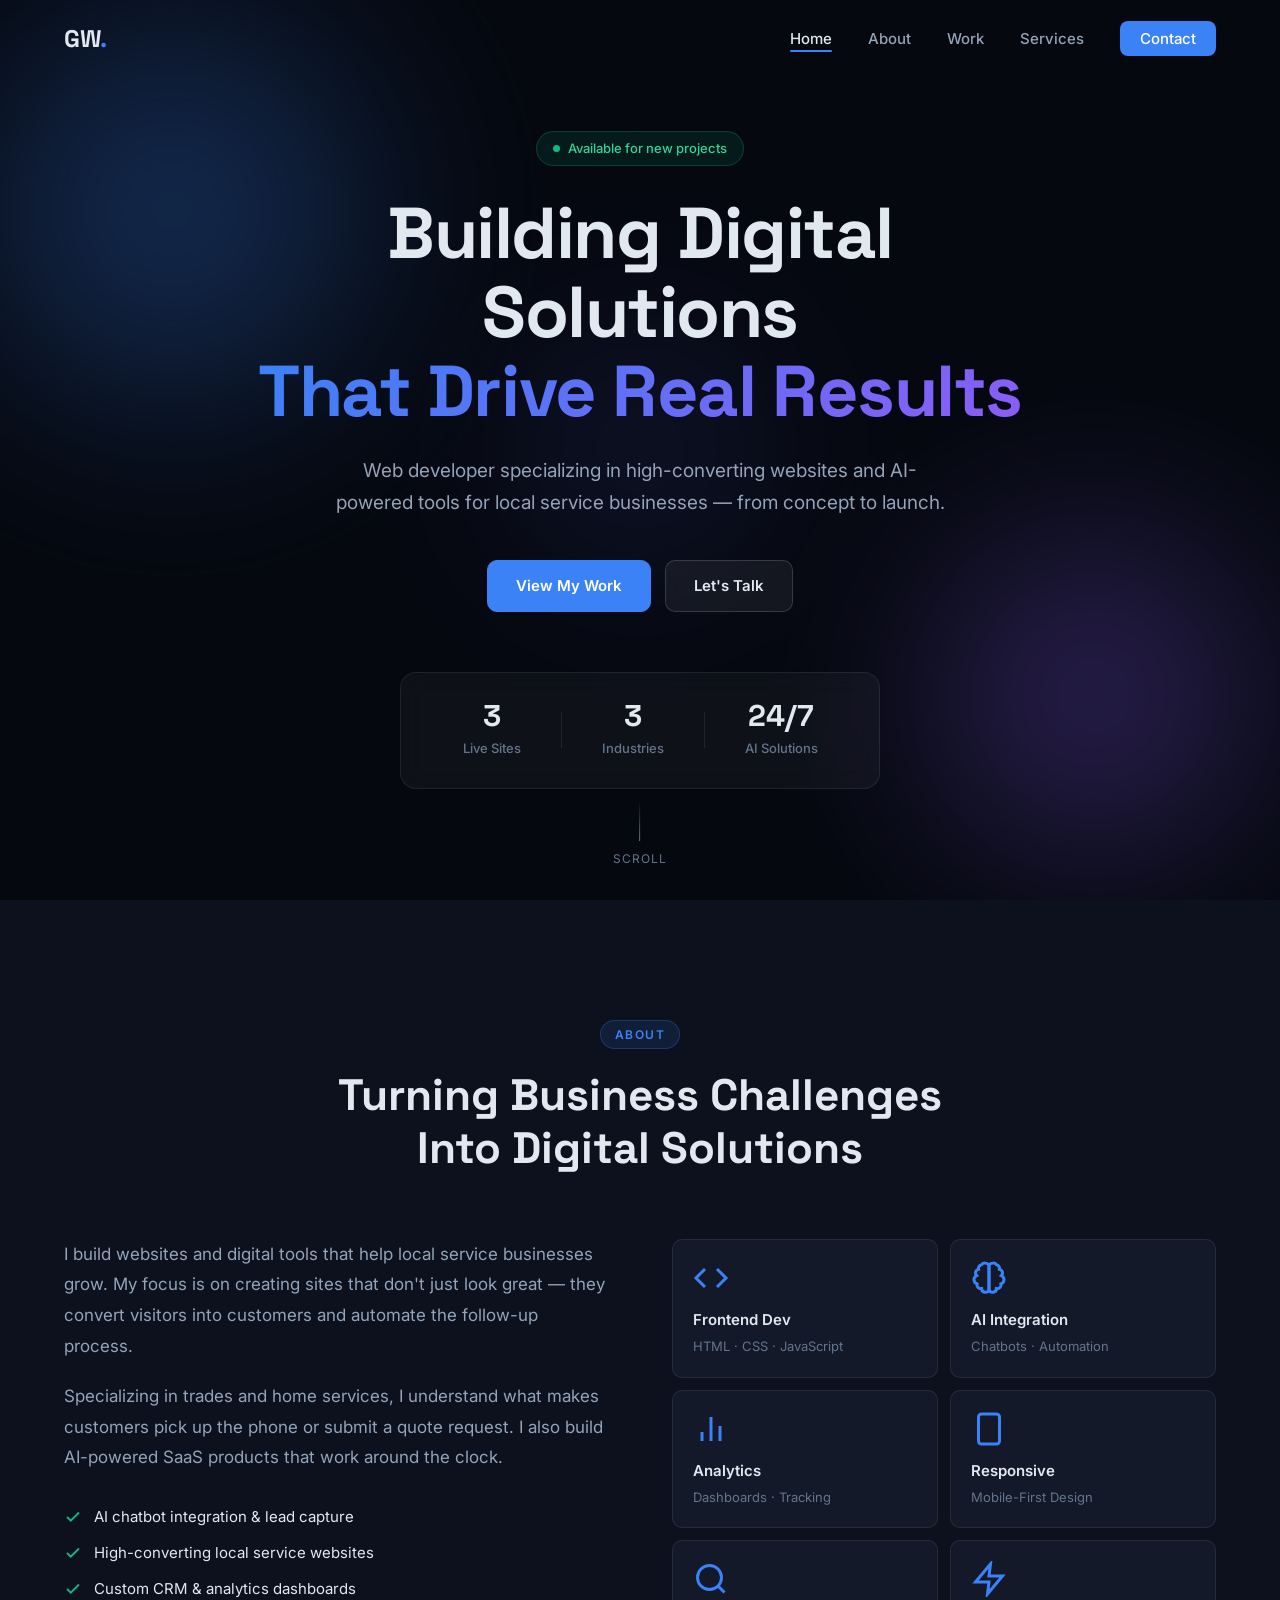
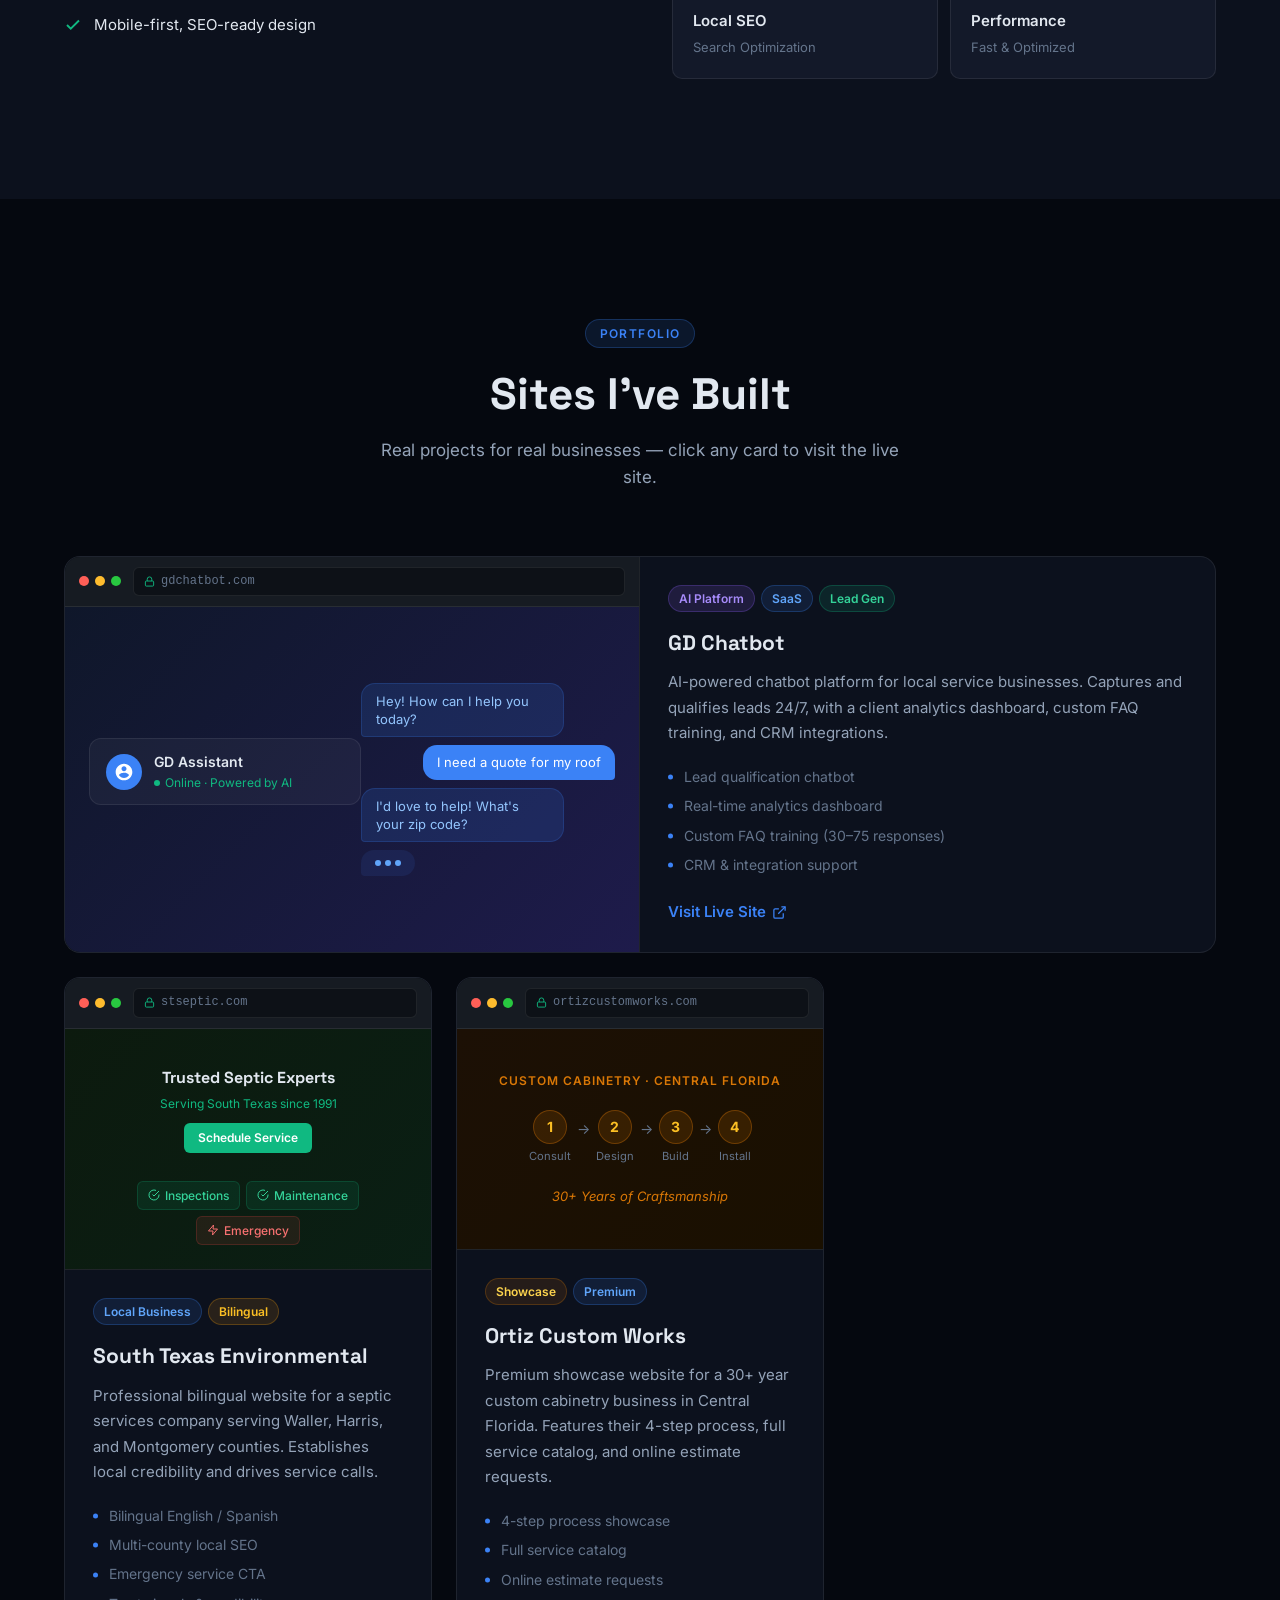
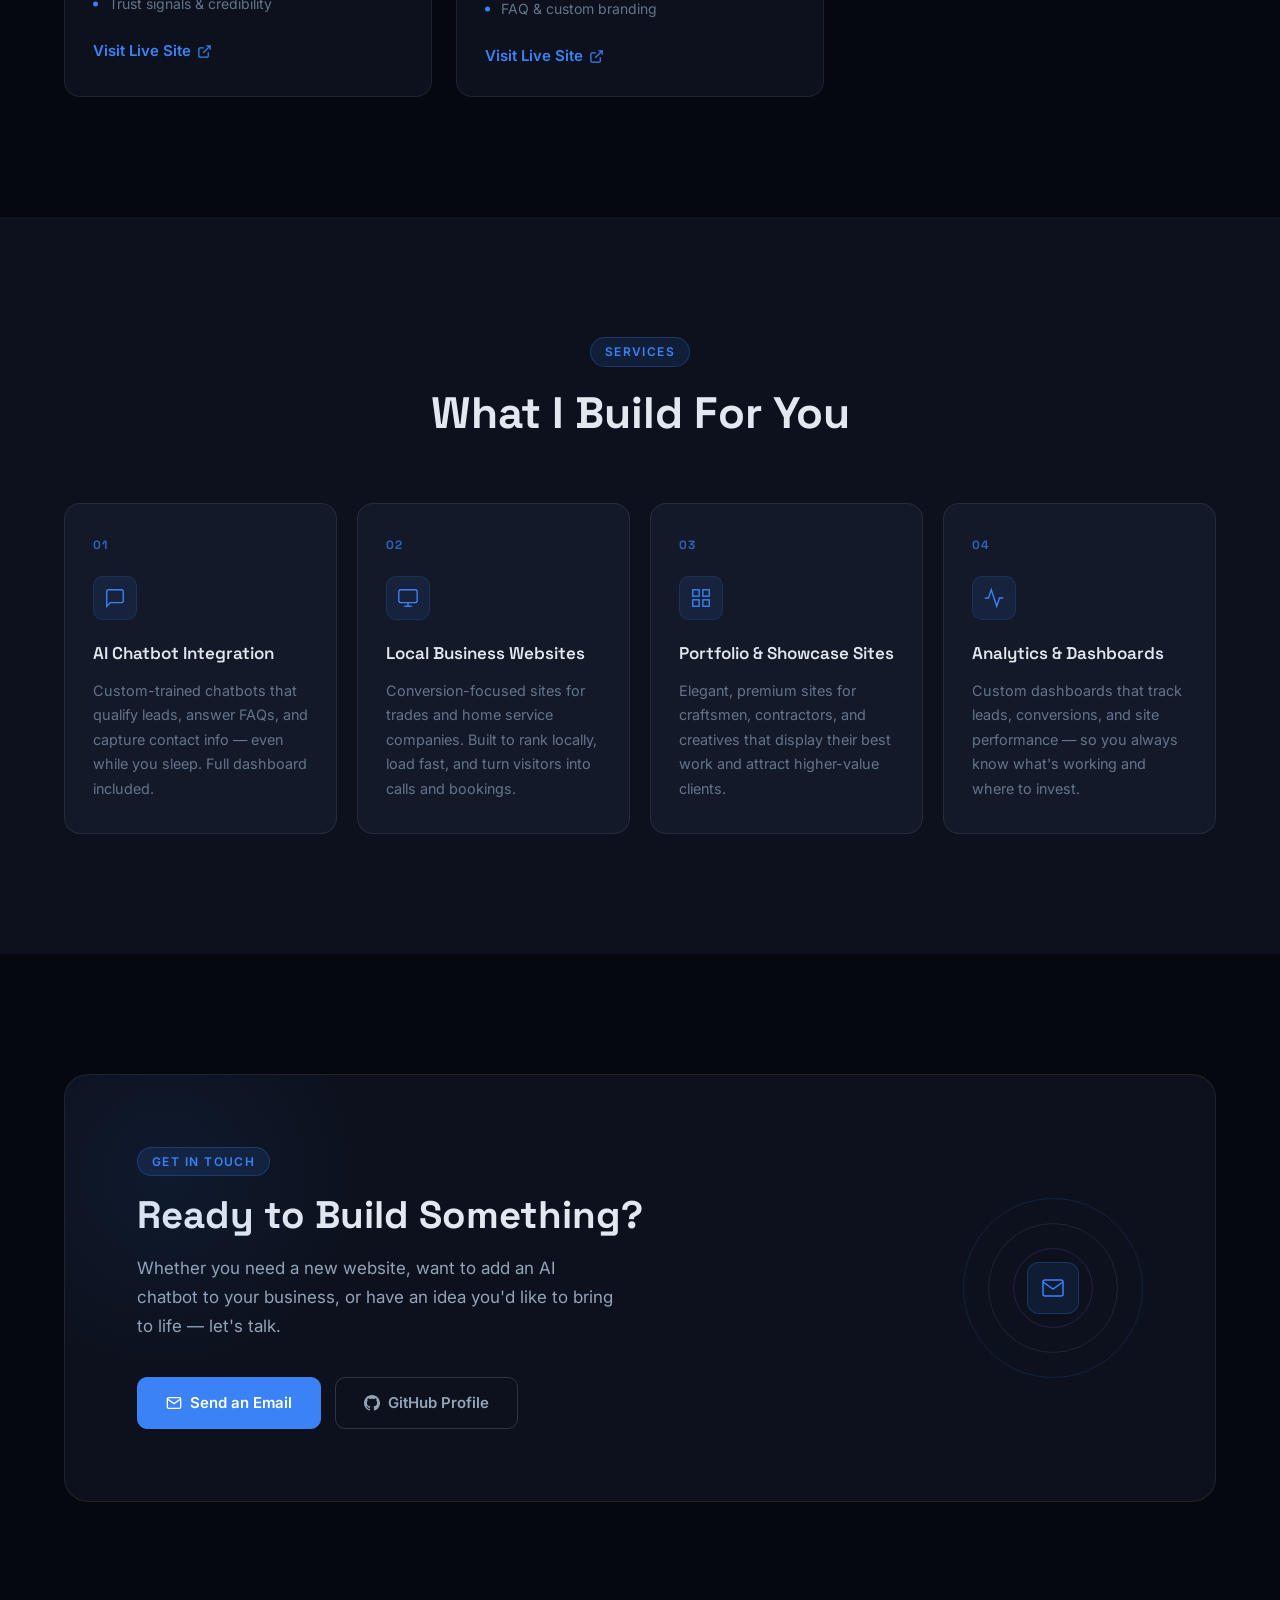
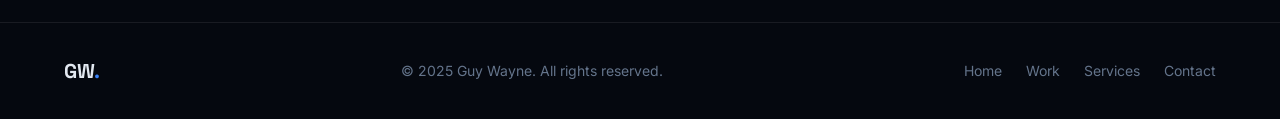
==== index.html @ 5f151a44 "Initial portfolio site Three-file static site (HTML/CSS/JS) showcasing gdchatbot.com, stseptic.com, " ====
<!DOCTYPE html>
<html lang="en">
<head>
    <meta charset="UTF-8">
    <meta name="viewport" content="width=device-width, initial-scale=1.0">
    <title>Guy Wayne | Web Developer & Digital Solutions</title>
    <meta name="description" content="Web developer specializing in high-converting websites and AI-powered tools for local service businesses.">
    <link rel="preconnect" href="https://fonts.googleapis.com">
    <link rel="preconnect" href="https://fonts.gstatic.com" crossorigin>
    <link href="https://fonts.googleapis.com/css2?family=Inter:wght@300;400;500;600;700;800&family=Space+Grotesk:wght@500;600;700&display=swap" rel="stylesheet">
    <link rel="stylesheet" href="style.css">
</head>
<body>

    <!-- Navigation -->
    <nav class="navbar" id="navbar">
        <div class="nav-container">
            <a href="#home" class="nav-logo">GW<span class="dot">.</span></a>
            <button class="hamburger" id="hamburger" aria-label="Toggle menu">
                <span></span><span></span><span></span>
            </button>
            <ul class="nav-links" id="nav-links">
                <li><a href="#home">Home</a></li>
                <li><a href="#about">About</a></li>
                <li><a href="#projects">Work</a></li>
                <li><a href="#services">Services</a></li>
                <li><a href="#contact" class="nav-cta">Contact</a></li>
            </ul>
        </div>
    </nav>

    <!-- Hero -->
    <section id="home" class="hero">
        <div class="hero-bg">
            <div class="gradient-orb orb-1"></div>
            <div class="gradient-orb orb-2"></div>
            <div class="gradient-orb orb-3"></div>
        </div>
        <div class="hero-content">
            <div class="hero-badge reveal">
                <span class="badge-dot"></span>
                Available for new projects
            </div>
            <h1 class="hero-title reveal">
                Building Digital Solutions<br>
                <span class="gradient-text">That Drive Real Results</span>
            </h1>
            <p class="hero-subtitle reveal">
                Web developer specializing in high-converting websites and AI-powered tools
                for local service businesses — from concept to launch.
            </p>
            <div class="hero-actions reveal">
                <a href="#projects" class="btn btn-primary">View My Work</a>
                <a href="#contact" class="btn btn-secondary">Let's Talk</a>
            </div>
            <div class="hero-stats reveal">
                <div class="stat">
                    <span class="stat-number" data-target="3">0</span>
                    <span class="stat-label">Live Sites</span>
                </div>
                <div class="stat-divider"></div>
                <div class="stat">
                    <span class="stat-number" data-target="3">0</span>
                    <span class="stat-label">Industries</span>
                </div>
                <div class="stat-divider"></div>
                <div class="stat">
                    <span class="stat-number">24/7</span>
                    <span class="stat-label">AI Solutions</span>
                </div>
            </div>
        </div>
        <div class="scroll-indicator">
            <div class="scroll-line"></div>
            <span>Scroll</span>
        </div>
    </section>

    <!-- About -->
    <section id="about" class="about">
        <div class="container">
            <div class="section-header reveal">
                <span class="section-tag">About</span>
                <h2>Turning Business Challenges<br>Into Digital Solutions</h2>
            </div>
            <div class="about-grid">
                <div class="about-text reveal">
                    <p>I build websites and digital tools that help local service businesses grow. My focus is on creating sites that don't just look great — they convert visitors into customers and automate the follow-up process.</p>
                    <p>Specializing in trades and home services, I understand what makes customers pick up the phone or submit a quote request. I also build AI-powered SaaS products that work around the clock.</p>
                    <div class="about-highlights">
                        <div class="highlight">
                            <svg viewBox="0 0 24 24" fill="none" stroke="currentColor" stroke-width="2.5"><polyline points="20 6 9 17 4 12"/></svg>
                            AI chatbot integration &amp; lead capture
                        </div>
                        <div class="highlight">
                            <svg viewBox="0 0 24 24" fill="none" stroke="currentColor" stroke-width="2.5"><polyline points="20 6 9 17 4 12"/></svg>
                            High-converting local service websites
                        </div>
                        <div class="highlight">
                            <svg viewBox="0 0 24 24" fill="none" stroke="currentColor" stroke-width="2.5"><polyline points="20 6 9 17 4 12"/></svg>
                            Custom CRM &amp; analytics dashboards
                        </div>
                        <div class="highlight">
                            <svg viewBox="0 0 24 24" fill="none" stroke="currentColor" stroke-width="2.5"><polyline points="20 6 9 17 4 12"/></svg>
                            Mobile-first, SEO-ready design
                        </div>
                    </div>
                </div>
                <div class="skills-grid reveal">
                    <div class="skill-card">
                        <div class="skill-icon">
                            <svg viewBox="0 0 24 24" fill="none" stroke="currentColor" stroke-width="2"><polyline points="16 18 22 12 16 6"/><polyline points="8 6 2 12 8 18"/></svg>
                        </div>
                        <h4>Frontend Dev</h4>
                        <p>HTML · CSS · JavaScript</p>
                    </div>
                    <div class="skill-card">
                        <div class="skill-icon">
                            <svg viewBox="0 0 24 24" fill="none" stroke="currentColor" stroke-width="2"><path d="M9.5 2A2.5 2.5 0 0 1 12 4.5v15a2.5 2.5 0 0 1-4.96-.46 2.5 2.5 0 0 1-2.96-3.08 3 3 0 0 1-.34-5.58 2.5 2.5 0 0 1 1.32-4.24 2.5 2.5 0 0 1 1.98-3A2.5 2.5 0 0 1 9.5 2Z"/><path d="M14.5 2A2.5 2.5 0 0 0 12 4.5v15a2.5 2.5 0 0 0 4.96-.46 2.5 2.5 0 0 0 2.96-3.08 3 3 0 0 0 .34-5.58 2.5 2.5 0 0 0-1.32-4.24 2.5 2.5 0 0 0-1.98-3A2.5 2.5 0 0 0 14.5 2Z"/></svg>
                        </div>
                        <h4>AI Integration</h4>
                        <p>Chatbots · Automation</p>
                    </div>
                    <div class="skill-card">
                        <div class="skill-icon">
                            <svg viewBox="0 0 24 24" fill="none" stroke="currentColor" stroke-width="2"><line x1="18" y1="20" x2="18" y2="10"/><line x1="12" y1="20" x2="12" y2="4"/><line x1="6" y1="20" x2="6" y2="14"/></svg>
                        </div>
                        <h4>Analytics</h4>
                        <p>Dashboards · Tracking</p>
                    </div>
                    <div class="skill-card">
                        <div class="skill-icon">
                            <svg viewBox="0 0 24 24" fill="none" stroke="currentColor" stroke-width="2"><rect x="5" y="2" width="14" height="20" rx="2"/><line x1="12" y1="18" x2="12.01" y2="18"/></svg>
                        </div>
                        <h4>Responsive</h4>
                        <p>Mobile-First Design</p>
                    </div>
                    <div class="skill-card">
                        <div class="skill-icon">
                            <svg viewBox="0 0 24 24" fill="none" stroke="currentColor" stroke-width="2"><circle cx="11" cy="11" r="8"/><line x1="21" y1="21" x2="16.65" y2="16.65"/></svg>
                        </div>
                        <h4>Local SEO</h4>
                        <p>Search Optimization</p>
                    </div>
                    <div class="skill-card">
                        <div class="skill-icon">
                            <svg viewBox="0 0 24 24" fill="none" stroke="currentColor" stroke-width="2"><polygon points="13 2 3 14 12 14 11 22 21 10 12 10 13 2"/></svg>
                        </div>
                        <h4>Performance</h4>
                        <p>Fast &amp; Optimized</p>
                    </div>
                </div>
            </div>
        </div>
    </section>

    <!-- Projects -->
    <section id="projects" class="projects">
        <div class="container">
            <div class="section-header reveal">
                <span class="section-tag">Portfolio</span>
                <h2>Sites I've Built</h2>
                <p class="section-sub">Real projects for real businesses — click any card to visit the live site.</p>
            </div>

            <div class="projects-grid">

                <!-- Project 1: GD Chatbot (featured) -->
                <article class="project-card featured reveal">
                    <div class="project-browser">
                        <div class="browser-bar">
                            <div class="browser-dots"><span></span><span></span><span></span></div>
                            <div class="browser-url">
                                <svg viewBox="0 0 24 24" fill="none" stroke="currentColor" stroke-width="2" class="lock-icon"><rect x="3" y="11" width="18" height="11" rx="2" ry="2"/><path d="M7 11V7a5 5 0 0 1 10 0v4"/></svg>
                                gdchatbot.com
                            </div>
                        </div>
                        <div class="project-preview preview-chat">
                            <div class="chat-header">
                                <div class="chat-avatar">
                                    <svg viewBox="0 0 24 24" fill="currentColor"><path d="M12 2C6.48 2 2 6.48 2 12s4.48 10 10 10 10-4.48 10-10S17.52 2 12 2zm0 3c1.66 0 3 1.34 3 3s-1.34 3-3 3-3-1.34-3-3 1.34-3 3-3zm0 14.2c-2.5 0-4.71-1.28-6-3.22.03-1.99 4-3.08 6-3.08 1.99 0 5.97 1.09 6 3.08-1.29 1.94-3.5 3.22-6 3.22z"/></svg>
                                </div>
                                <div>
                                    <div class="chat-name">GD Assistant</div>
                                    <div class="chat-status"><span class="online-dot"></span>Online · Powered by AI</div>
                                </div>
                            </div>
                            <div class="chat-messages">
                                <div class="chat-bubble bot">Hey! How can I help you today?</div>
                                <div class="chat-bubble user">I need a quote for my roof</div>
                                <div class="chat-bubble bot">I'd love to help! What's your zip code?</div>
                                <div class="chat-typing">
                                    <span></span><span></span><span></span>
                                </div>
                            </div>
                        </div>
                    </div>
                    <div class="project-info">
                        <div class="project-tags">
                            <span class="tag tag-purple">AI Platform</span>
                            <span class="tag tag-blue">SaaS</span>
                            <span class="tag tag-green">Lead Gen</span>
                        </div>
                        <h3>GD Chatbot</h3>
                        <p>AI-powered chatbot platform for local service businesses. Captures and qualifies leads 24/7, with a client analytics dashboard, custom FAQ training, and CRM integrations.</p>
                        <ul class="feature-list">
                            <li>Lead qualification chatbot</li>
                            <li>Real-time analytics dashboard</li>
                            <li>Custom FAQ training (30–75 responses)</li>
                            <li>CRM &amp; integration support</li>
                        </ul>
                        <a href="https://gdchatbot.com" target="_blank" rel="noopener noreferrer" class="project-link">
                            Visit Live Site
                            <svg viewBox="0 0 24 24" fill="none" stroke="currentColor" stroke-width="2"><path d="M18 13v6a2 2 0 0 1-2 2H5a2 2 0 0 1-2-2V8a2 2 0 0 1 2-2h6"/><polyline points="15 3 21 3 21 9"/><line x1="10" y1="14" x2="21" y2="3"/></svg>
                        </a>
                    </div>
                </article>

                <!-- Project 2: ST Septic -->
                <article class="project-card reveal">
                    <div class="project-browser">
                        <div class="browser-bar">
                            <div class="browser-dots"><span></span><span></span><span></span></div>
                            <div class="browser-url">
                                <svg viewBox="0 0 24 24" fill="none" stroke="currentColor" stroke-width="2" class="lock-icon"><rect x="3" y="11" width="18" height="11" rx="2" ry="2"/><path d="M7 11V7a5 5 0 0 1 10 0v4"/></svg>
                                stseptic.com
                            </div>
                        </div>
                        <div class="project-preview preview-septic">
                            <div class="septic-hero">
                                <div class="septic-headline">Trusted Septic Experts</div>
                                <div class="septic-sub">Serving South Texas since 1991</div>
                                <div class="septic-cta">Schedule Service</div>
                            </div>
                            <div class="septic-services">
                                <div class="septic-badge">
                                    <svg viewBox="0 0 24 24" fill="none" stroke="currentColor" stroke-width="2"><path d="M22 11.08V12a10 10 0 1 1-5.93-9.14"/><polyline points="22 4 12 14.01 9 11.01"/></svg>
                                    Inspections
                                </div>
                                <div class="septic-badge">
                                    <svg viewBox="0 0 24 24" fill="none" stroke="currentColor" stroke-width="2"><path d="M22 11.08V12a10 10 0 1 1-5.93-9.14"/><polyline points="22 4 12 14.01 9 11.01"/></svg>
                                    Maintenance
                                </div>
                                <div class="septic-badge urgent">
                                    <svg viewBox="0 0 24 24" fill="none" stroke="currentColor" stroke-width="2"><polygon points="13 2 3 14 12 14 11 22 21 10 12 10 13 2"/></svg>
                                    Emergency
                                </div>
                            </div>
                        </div>
                    </div>
                    <div class="project-info">
                        <div class="project-tags">
                            <span class="tag tag-blue">Local Business</span>
                            <span class="tag tag-orange">Bilingual</span>
                        </div>
                        <h3>South Texas Environmental</h3>
                        <p>Professional bilingual website for a septic services company serving Waller, Harris, and Montgomery counties. Establishes local credibility and drives service calls.</p>
                        <ul class="feature-list">
                            <li>Bilingual English / Spanish</li>
                            <li>Multi-county local SEO</li>
                            <li>Emergency service CTA</li>
                            <li>Trust signals &amp; credibility</li>
                        </ul>
                        <a href="https://stseptic.com" target="_blank" rel="noopener noreferrer" class="project-link">
                            Visit Live Site
                            <svg viewBox="0 0 24 24" fill="none" stroke="currentColor" stroke-width="2"><path d="M18 13v6a2 2 0 0 1-2 2H5a2 2 0 0 1-2-2V8a2 2 0 0 1 2-2h6"/><polyline points="15 3 21 3 21 9"/><line x1="10" y1="14" x2="21" y2="3"/></svg>
                        </a>
                    </div>
                </article>

                <!-- Project 3: Ortiz Custom Works -->
                <article class="project-card reveal">
                    <div class="project-browser">
                        <div class="browser-bar">
                            <div class="browser-dots"><span></span><span></span><span></span></div>
                            <div class="browser-url">
                                <svg viewBox="0 0 24 24" fill="none" stroke="currentColor" stroke-width="2" class="lock-icon"><rect x="3" y="11" width="18" height="11" rx="2" ry="2"/><path d="M7 11V7a5 5 0 0 1 10 0v4"/></svg>
                                ortizcustomworks.com
                            </div>
                        </div>
                        <div class="project-preview preview-ortiz">
                            <div class="ortiz-label">Custom Cabinetry · Central Florida</div>
                            <div class="process-steps">
                                <div class="process-step">
                                    <div class="step-num">1</div>
                                    <div class="step-name">Consult</div>
                                </div>
                                <div class="step-arrow">→</div>
                                <div class="process-step">
                                    <div class="step-num">2</div>
                                    <div class="step-name">Design</div>
                                </div>
                                <div class="step-arrow">→</div>
                                <div class="process-step">
                                    <div class="step-num">3</div>
                                    <div class="step-name">Build</div>
                                </div>
                                <div class="step-arrow">→</div>
                                <div class="process-step">
                                    <div class="step-num">4</div>
                                    <div class="step-name">Install</div>
                                </div>
                            </div>
                            <div class="ortiz-tagline">30+ Years of Craftsmanship</div>
                        </div>
                    </div>
                    <div class="project-info">
                        <div class="project-tags">
                            <span class="tag tag-amber">Showcase</span>
                            <span class="tag tag-blue">Premium</span>
                        </div>
                        <h3>Ortiz Custom Works</h3>
                        <p>Premium showcase website for a 30+ year custom cabinetry business in Central Florida. Features their 4-step process, full service catalog, and online estimate requests.</p>
                        <ul class="feature-list">
                            <li>4-step process showcase</li>
                            <li>Full service catalog</li>
                            <li>Online estimate requests</li>
                            <li>FAQ &amp; custom branding</li>
                        </ul>
                        <a href="https://ortizcustomworks.com" target="_blank" rel="noopener noreferrer" class="project-link">
                            Visit Live Site
                            <svg viewBox="0 0 24 24" fill="none" stroke="currentColor" stroke-width="2"><path d="M18 13v6a2 2 0 0 1-2 2H5a2 2 0 0 1-2-2V8a2 2 0 0 1 2-2h6"/><polyline points="15 3 21 3 21 9"/><line x1="10" y1="14" x2="21" y2="3"/></svg>
                        </a>
                    </div>
                </article>

            </div>
        </div>
    </section>

    <!-- Services -->
    <section id="services" class="services">
        <div class="container">
            <div class="section-header reveal">
                <span class="section-tag">Services</span>
                <h2>What I Build For You</h2>
            </div>
            <div class="services-grid">
                <div class="service-card reveal">
                    <div class="service-number">01</div>
                    <div class="service-icon">
                        <svg viewBox="0 0 24 24" fill="none" stroke="currentColor" stroke-width="1.5"><path d="M21 15a2 2 0 0 1-2 2H7l-4 4V5a2 2 0 0 1 2-2h14a2 2 0 0 1 2 2z"/></svg>
                    </div>
                    <h3>AI Chatbot Integration</h3>
                    <p>Custom-trained chatbots that qualify leads, answer FAQs, and capture contact info — even while you sleep. Full dashboard included.</p>
                </div>
                <div class="service-card reveal">
                    <div class="service-number">02</div>
                    <div class="service-icon">
                        <svg viewBox="0 0 24 24" fill="none" stroke="currentColor" stroke-width="1.5"><rect x="2" y="3" width="20" height="14" rx="2"/><line x1="8" y1="21" x2="16" y2="21"/><line x1="12" y1="17" x2="12" y2="21"/></svg>
                    </div>
                    <h3>Local Business Websites</h3>
                    <p>Conversion-focused sites for trades and home service companies. Built to rank locally, load fast, and turn visitors into calls and bookings.</p>
                </div>
                <div class="service-card reveal">
                    <div class="service-number">03</div>
                    <div class="service-icon">
                        <svg viewBox="0 0 24 24" fill="none" stroke="currentColor" stroke-width="1.5"><rect x="3" y="3" width="7" height="7"/><rect x="14" y="3" width="7" height="7"/><rect x="14" y="14" width="7" height="7"/><rect x="3" y="14" width="7" height="7"/></svg>
                    </div>
                    <h3>Portfolio &amp; Showcase Sites</h3>
                    <p>Elegant, premium sites for craftsmen, contractors, and creatives that display their best work and attract higher-value clients.</p>
                </div>
                <div class="service-card reveal">
                    <div class="service-number">04</div>
                    <div class="service-icon">
                        <svg viewBox="0 0 24 24" fill="none" stroke="currentColor" stroke-width="1.5"><polyline points="22 12 18 12 15 21 9 3 6 12 2 12"/></svg>
                    </div>
                    <h3>Analytics &amp; Dashboards</h3>
                    <p>Custom dashboards that track leads, conversions, and site performance — so you always know what's working and where to invest.</p>
                </div>
            </div>
        </div>
    </section>

    <!-- Contact -->
    <section id="contact" class="contact">
        <div class="container">
            <div class="contact-card reveal">
                <div class="contact-text">
                    <span class="section-tag">Get In Touch</span>
                    <h2>Ready to Build Something?</h2>
                    <p>Whether you need a new website, want to add an AI chatbot to your business, or have an idea you'd like to bring to life — let's talk.</p>
                    <div class="contact-actions">
                        <a href="mailto:guywayne.domino7@gmail.com" class="btn btn-primary">
                            <svg viewBox="0 0 24 24" fill="none" stroke="currentColor" stroke-width="2"><path d="M4 4h16c1.1 0 2 .9 2 2v12c0 1.1-.9 2-2 2H4c-1.1 0-2-.9-2-2V6c0-1.1.9-2 2-2z"/><polyline points="22,6 12,13 2,6"/></svg>
                            Send an Email
                        </a>
                        <a href="https://github.com/guywayne" target="_blank" rel="noopener noreferrer" class="btn btn-ghost">
                            <svg viewBox="0 0 24 24" fill="currentColor"><path d="M12 0c-6.626 0-12 5.373-12 12 0 5.302 3.438 9.8 8.207 11.387.599.111.793-.261.793-.577v-2.234c-3.338.726-4.033-1.416-4.033-1.416-.546-1.387-1.333-1.756-1.333-1.756-1.089-.745.083-.729.083-.729 1.205.084 1.839 1.237 1.839 1.237 1.07 1.834 2.807 1.304 3.492.997.107-.775.418-1.305.762-1.604-2.665-.305-5.467-1.334-5.467-5.931 0-1.311.469-2.381 1.236-3.221-.124-.303-.535-1.524.117-3.176 0 0 1.008-.322 3.301 1.23.957-.266 1.983-.399 3.003-.404 1.02.005 2.047.138 3.006.404 2.291-1.552 3.297-1.23 3.297-1.23.653 1.653.242 2.874.118 3.176.77.84 1.235 1.911 1.235 3.221 0 4.609-2.807 5.624-5.479 5.921.43.372.823 1.102.823 2.222v3.293c0 .319.192.694.801.576 4.765-1.589 8.199-6.086 8.199-11.386 0-6.627-5.373-12-12-12z"/></svg>
                            GitHub Profile
                        </a>
                    </div>
                </div>
                <div class="contact-deco">
                    <div class="deco-ring deco-ring-1"></div>
                    <div class="deco-ring deco-ring-2"></div>
                    <div class="deco-ring deco-ring-3"></div>
                    <div class="deco-center">
                        <svg viewBox="0 0 24 24" fill="none" stroke="currentColor" stroke-width="1.5"><path d="M4 4h16c1.1 0 2 .9 2 2v12c0 1.1-.9 2-2 2H4c-1.1 0-2-.9-2-2V6c0-1.1.9-2 2-2z"/><polyline points="22,6 12,13 2,6"/></svg>
                    </div>
                </div>
            </div>
        </div>
    </section>

    <!-- Footer -->
    <footer class="footer">
        <div class="container">
            <div class="footer-inner">
                <a href="#home" class="footer-logo">GW<span class="dot">.</span></a>
                <p class="footer-copy">&copy; 2025 Guy Wayne. All rights reserved.</p>
                <nav class="footer-nav">
                    <a href="#home">Home</a>
                    <a href="#projects">Work</a>
                    <a href="#services">Services</a>
                    <a href="#contact">Contact</a>
                </nav>
            </div>
        </div>
    </footer>

    <script src="script.js"></script>
</body>
</html>
---- style.css ----
/* ============================================
   CSS Custom Properties
============================================ */
:root {
  --bg: #05080f;
  --bg-2: #0c111d;
  --bg-3: #131929;
  --border: rgba(255, 255, 255, 0.08);
  --border-hover: rgba(255, 255, 255, 0.15);
  --text: #e2e8f0;
  --text-muted: #64748b;
  --text-dim: #94a3b8;
  --blue: #3b82f6;
  --blue-dark: #2563eb;
  --purple: #8b5cf6;
  --indigo: #6366f1;
  --green: #10b981;
  --orange: #f59e0b;
  --amber: #d97706;
  --radius: 16px;
  --radius-sm: 10px;
  --shadow: 0 4px 24px rgba(0, 0, 0, 0.4);
  --shadow-lg: 0 20px 60px rgba(0, 0, 0, 0.5);
  --font-sans: 'Inter', system-ui, sans-serif;
  --font-display: 'Space Grotesk', 'Inter', sans-serif;
  --transition: 0.25s cubic-bezier(0.4, 0, 0.2, 1);
}

/* ============================================
   Reset & Base
============================================ */
*, *::before, *::after { box-sizing: border-box; margin: 0; padding: 0; }

html { scroll-behavior: smooth; font-size: 16px; }

body {
  font-family: var(--font-sans);
  background: var(--bg);
  color: var(--text);
  line-height: 1.6;
  overflow-x: hidden;
}

img { display: block; max-width: 100%; }
a { text-decoration: none; color: inherit; }
ul { list-style: none; }

/* ============================================
   Utilities
============================================ */
.container {
  max-width: 1200px;
  margin: 0 auto;
  padding: 0 24px;
}

.dot { color: var(--blue); }

.gradient-text {
  background: linear-gradient(135deg, var(--blue) 0%, var(--purple) 100%);
  -webkit-background-clip: text;
  -webkit-text-fill-color: transparent;
  background-clip: text;
}

.section-tag {
  display: inline-block;
  font-size: 0.75rem;
  font-weight: 600;
  letter-spacing: 0.12em;
  text-transform: uppercase;
  color: var(--blue);
  background: rgba(59, 130, 246, 0.12);
  border: 1px solid rgba(59, 130, 246, 0.25);
  padding: 4px 14px;
  border-radius: 100px;
  margin-bottom: 20px;
}

.section-header {
  text-align: center;
  margin-bottom: 64px;
}

.section-header h2 {
  font-family: var(--font-display);
  font-size: clamp(2rem, 4vw, 2.75rem);
  font-weight: 700;
  line-height: 1.2;
  margin-bottom: 16px;
}

.section-sub {
  font-size: 1.0625rem;
  color: var(--text-dim);
  max-width: 520px;
  margin: 0 auto;
}

/* Scroll reveal */
.reveal {
  opacity: 0;
  transform: translateY(32px);
  transition: opacity 0.65s ease, transform 0.65s ease;
}
.reveal.visible {
  opacity: 1;
  transform: translateY(0);
}

/* ============================================
   Buttons
============================================ */
.btn {
  display: inline-flex;
  align-items: center;
  gap: 8px;
  padding: 13px 28px;
  border-radius: 10px;
  font-size: 0.9375rem;
  font-weight: 600;
  cursor: pointer;
  transition: var(--transition);
  white-space: nowrap;
  border: 1px solid transparent;
}

.btn svg { width: 16px; height: 16px; flex-shrink: 0; }

.btn-primary {
  background: var(--blue);
  color: #fff;
  border-color: var(--blue);
}
.btn-primary:hover {
  background: var(--blue-dark);
  border-color: var(--blue-dark);
  transform: translateY(-2px);
  box-shadow: 0 8px 24px rgba(59, 130, 246, 0.35);
}

.btn-secondary {
  background: rgba(255, 255, 255, 0.06);
  color: var(--text);
  border-color: var(--border-hover);
  backdrop-filter: blur(8px);
}
.btn-secondary:hover {
  background: rgba(255, 255, 255, 0.10);
  border-color: rgba(255,255,255,0.25);
  transform: translateY(-2px);
}

.btn-ghost {
  background: transparent;
  color: var(--text-dim);
  border-color: var(--border-hover);
}
.btn-ghost:hover {
  color: var(--text);
  border-color: rgba(255,255,255,0.25);
  transform: translateY(-2px);
}

/* ============================================
   Navbar
============================================ */
.navbar {
  position: fixed;
  top: 0;
  left: 0;
  right: 0;
  z-index: 100;
  padding: 0;
  transition: background var(--transition), box-shadow var(--transition), padding var(--transition);
}

.navbar.scrolled {
  background: rgba(5, 8, 15, 0.85);
  backdrop-filter: blur(20px);
  -webkit-backdrop-filter: blur(20px);
  border-bottom: 1px solid var(--border);
  box-shadow: 0 4px 24px rgba(0,0,0,0.3);
}

.nav-container {
  max-width: 1200px;
  margin: 0 auto;
  padding: 20px 24px;
  display: flex;
  align-items: center;
  justify-content: space-between;
}

.nav-logo {
  font-family: var(--font-display);
  font-size: 1.5rem;
  font-weight: 700;
  color: var(--text);
  letter-spacing: -0.02em;
}

.nav-links {
  display: flex;
  align-items: center;
  gap: 36px;
}

.nav-links a {
  font-size: 0.9375rem;
  font-weight: 500;
  color: var(--text-dim);
  transition: color var(--transition);
  position: relative;
}
.nav-links a:hover, .nav-links a.active { color: var(--text); }
.nav-links a::after {
  content: '';
  position: absolute;
  bottom: -4px;
  left: 0;
  width: 0;
  height: 2px;
  background: var(--blue);
  border-radius: 2px;
  transition: width var(--transition);
}
.nav-links a:hover::after, .nav-links a.active::after { width: 100%; }

.nav-cta {
  background: var(--blue) !important;
  color: #fff !important;
  padding: 8px 20px;
  border-radius: 8px;
  font-weight: 600;
}
.nav-cta::after { display: none !important; }
.nav-cta:hover { background: var(--blue-dark) !important; }

.hamburger {
  display: none;
  flex-direction: column;
  gap: 5px;
  background: none;
  border: none;
  cursor: pointer;
  padding: 4px;
}
.hamburger span {
  display: block;
  width: 24px;
  height: 2px;
  background: var(--text);
  border-radius: 2px;
  transition: var(--transition);
}
.hamburger.open span:nth-child(1) { transform: translateY(7px) rotate(45deg); }
.hamburger.open span:nth-child(2) { opacity: 0; }
.hamburger.open span:nth-child(3) { transform: translateY(-7px) rotate(-45deg); }

/* ============================================
   Hero
============================================ */
.hero {
  position: relative;
  min-height: 100vh;
  display: flex;
  align-items: center;
  justify-content: center;
  overflow: hidden;
}

.hero-bg {
  position: absolute;
  inset: 0;
  z-index: 0;
}

.gradient-orb {
  position: absolute;
  border-radius: 50%;
  filter: blur(80px);
  opacity: 0.35;
  animation: drift 12s ease-in-out infinite alternate;
}

.orb-1 {
  width: 600px;
  height: 600px;
  background: radial-gradient(circle, var(--blue), transparent 70%);
  top: -10%;
  left: -10%;
  animation-duration: 14s;
}

.orb-2 {
  width: 500px;
  height: 500px;
  background: radial-gradient(circle, var(--purple), transparent 70%);
  bottom: -5%;
  right: -5%;
  animation-duration: 10s;
  animation-delay: -5s;
}

.orb-3 {
  width: 400px;
  height: 400px;
  background: radial-gradient(circle, var(--indigo), transparent 70%);
  top: 50%;
  left: 50%;
  transform: translate(-50%, -50%);
  opacity: 0.15;
  animation-duration: 18s;
  animation-delay: -8s;
}

@keyframes drift {
  0% { transform: translate(0, 0) scale(1); }
  100% { transform: translate(40px, 30px) scale(1.08); }
}

.hero-content {
  position: relative;
  z-index: 1;
  text-align: center;
  max-width: 860px;
  padding: 100px 24px 80px;
}

.hero-badge {
  display: inline-flex;
  align-items: center;
  gap: 8px;
  background: rgba(16, 185, 129, 0.1);
  border: 1px solid rgba(16, 185, 129, 0.25);
  color: #34d399;
  padding: 6px 16px;
  border-radius: 100px;
  font-size: 0.8125rem;
  font-weight: 500;
  margin-bottom: 28px;
}

.badge-dot {
  width: 7px;
  height: 7px;
  background: #10b981;
  border-radius: 50%;
  animation: pulse-dot 2s ease-in-out infinite;
}

@keyframes pulse-dot {
  0%, 100% { opacity: 1; transform: scale(1); }
  50% { opacity: 0.5; transform: scale(0.7); }
}

.hero-title {
  font-family: var(--font-display);
  font-size: clamp(2.5rem, 6vw, 4.5rem);
  font-weight: 700;
  line-height: 1.1;
  letter-spacing: -0.02em;
  margin-bottom: 24px;
}

.hero-subtitle {
  font-size: clamp(1rem, 2vw, 1.1875rem);
  color: var(--text-dim);
  max-width: 620px;
  margin: 0 auto 40px;
  line-height: 1.7;
}

.hero-actions {
  display: flex;
  gap: 14px;
  justify-content: center;
  flex-wrap: wrap;
  margin-bottom: 60px;
}

.hero-stats {
  display: flex;
  align-items: center;
  justify-content: center;
  gap: 40px;
  padding: 28px 40px;
  background: rgba(255, 255, 255, 0.04);
  border: 1px solid var(--border);
  border-radius: 16px;
  backdrop-filter: blur(12px);
  max-width: 480px;
  margin: 0 auto;
}

.stat { text-align: center; }
.stat-number {
  display: block;
  font-family: var(--font-display);
  font-size: 1.875rem;
  font-weight: 700;
  color: var(--text);
  line-height: 1;
  margin-bottom: 4px;
}
.stat-label {
  font-size: 0.8125rem;
  color: var(--text-muted);
  font-weight: 500;
}

.stat-divider {
  width: 1px;
  height: 36px;
  background: var(--border);
}

.scroll-indicator {
  position: absolute;
  bottom: 32px;
  left: 50%;
  transform: translateX(-50%);
  display: flex;
  flex-direction: column;
  align-items: center;
  gap: 8px;
  color: var(--text-muted);
  font-size: 0.75rem;
  letter-spacing: 0.08em;
  text-transform: uppercase;
  animation: bounce 2.5s ease-in-out infinite;
}

.scroll-line {
  width: 1px;
  height: 40px;
  background: linear-gradient(to bottom, transparent, var(--text-muted));
}

@keyframes bounce {
  0%, 100% { transform: translateX(-50%) translateY(0); }
  50% { transform: translateX(-50%) translateY(8px); }
}

/* ============================================
   About
============================================ */
.about {
  padding: 120px 0;
  background: var(--bg-2);
}

.about-grid {
  display: grid;
  grid-template-columns: 1fr 1fr;
  gap: 64px;
  align-items: start;
}

.about-text p {
  font-size: 1.0625rem;
  color: var(--text-dim);
  margin-bottom: 20px;
  line-height: 1.8;
}

.about-highlights {
  margin-top: 32px;
  display: flex;
  flex-direction: column;
  gap: 12px;
}

.highlight {
  display: flex;
  align-items: center;
  gap: 12px;
  font-size: 0.9375rem;
  color: var(--text);
}

.highlight svg {
  width: 18px;
  height: 18px;
  flex-shrink: 0;
  color: var(--green);
  stroke: var(--green);
}

.skills-grid {
  display: grid;
  grid-template-columns: 1fr 1fr;
  gap: 12px;
}

.skill-card {
  background: var(--bg-3);
  border: 1px solid var(--border);
  border-radius: var(--radius-sm);
  padding: 20px;
  transition: border-color var(--transition), transform var(--transition);
}

.skill-card:hover {
  border-color: var(--border-hover);
  transform: translateY(-2px);
}

.skill-icon {
  width: 36px;
  height: 36px;
  color: var(--blue);
  margin-bottom: 12px;
}

.skill-icon svg { width: 100%; height: 100%; }

.skill-card h4 {
  font-size: 0.9375rem;
  font-weight: 600;
  margin-bottom: 4px;
}

.skill-card p {
  font-size: 0.8125rem;
  color: var(--text-muted);
}

/* ============================================
   Projects
============================================ */
.projects { padding: 120px 0; }

.projects-grid {
  display: grid;
  grid-template-columns: repeat(3, 1fr);
  gap: 24px;
}

.project-card.featured {
  grid-column: span 3;
  display: grid;
  grid-template-columns: 1fr 1fr;
  gap: 0;
}

.project-card {
  background: var(--bg-2);
  border: 1px solid var(--border);
  border-radius: var(--radius);
  overflow: hidden;
  transition: border-color var(--transition), transform var(--transition), box-shadow var(--transition);
}

.project-card:hover {
  border-color: var(--border-hover);
  transform: translateY(-4px);
  box-shadow: var(--shadow-lg);
}

/* Browser mockup */
.project-browser {
  display: flex;
  flex-direction: column;
  background: #0d1117;
  border-bottom: 1px solid var(--border);
}

.project-card.featured .project-browser {
  border-bottom: none;
  border-right: 1px solid var(--border);
}

.browser-bar {
  display: flex;
  align-items: center;
  gap: 12px;
  padding: 10px 14px;
  background: #161b22;
  border-bottom: 1px solid var(--border);
}

.browser-dots {
  display: flex;
  gap: 6px;
  flex-shrink: 0;
}

.browser-dots span {
  width: 10px;
  height: 10px;
  border-radius: 50%;
}

.browser-dots span:nth-child(1) { background: #ff5f57; }
.browser-dots span:nth-child(2) { background: #febc2e; }
.browser-dots span:nth-child(3) { background: #28c840; }

.browser-url {
  flex: 1;
  display: flex;
  align-items: center;
  gap: 6px;
  background: #0d1117;
  border: 1px solid var(--border);
  border-radius: 6px;
  padding: 4px 10px;
  font-size: 0.75rem;
  color: var(--text-muted);
  font-family: monospace;
}

.lock-icon { width: 11px; height: 11px; color: #10b981; flex-shrink: 0; }

/* --- Chat Preview --- */
.project-preview {
  padding: 24px;
  flex: 1;
  display: flex;
  align-items: center;
  justify-content: center;
  min-height: 220px;
}

.project-card.featured .project-preview {
  min-height: 320px;
}

.preview-chat {
  background: linear-gradient(135deg, #0f172a, #1e1b4b);
}

.chat-header {
  display: flex;
  align-items: center;
  gap: 12px;
  padding: 12px 16px;
  background: rgba(255,255,255,0.04);
  border: 1px solid var(--border);
  border-radius: 12px;
  margin-bottom: 16px;
  width: 100%;
}

.chat-avatar {
  width: 36px;
  height: 36px;
  background: var(--blue);
  border-radius: 50%;
  display: flex;
  align-items: center;
  justify-content: center;
  flex-shrink: 0;
}

.chat-avatar svg { width: 20px; height: 20px; fill: white; }

.chat-name {
  font-size: 0.875rem;
  font-weight: 600;
  color: var(--text);
}

.chat-status {
  display: flex;
  align-items: center;
  gap: 5px;
  font-size: 0.75rem;
  color: var(--green);
}

.online-dot {
  width: 6px;
  height: 6px;
  background: var(--green);
  border-radius: 50%;
  animation: pulse-dot 2s ease-in-out infinite;
}

.chat-messages {
  display: flex;
  flex-direction: column;
  gap: 8px;
  width: 100%;
}

.chat-bubble {
  padding: 8px 14px;
  border-radius: 14px;
  font-size: 0.8125rem;
  max-width: 80%;
  line-height: 1.4;
}

.chat-bubble.bot {
  background: rgba(59, 130, 246, 0.15);
  border: 1px solid rgba(59, 130, 246, 0.2);
  color: #93c5fd;
  align-self: flex-start;
  border-bottom-left-radius: 4px;
}

.chat-bubble.user {
  background: var(--blue);
  color: #fff;
  align-self: flex-end;
  border-bottom-right-radius: 4px;
}

.chat-typing {
  display: flex;
  gap: 4px;
  padding: 10px 14px;
  background: rgba(59, 130, 246, 0.1);
  border-radius: 14px;
  border-bottom-left-radius: 4px;
  align-self: flex-start;
  width: fit-content;
}

.chat-typing span {
  width: 6px;
  height: 6px;
  background: #60a5fa;
  border-radius: 50%;
  animation: typing 1.2s ease-in-out infinite;
}

.chat-typing span:nth-child(2) { animation-delay: 0.2s; }
.chat-typing span:nth-child(3) { animation-delay: 0.4s; }

@keyframes typing {
  0%, 100% { transform: translateY(0); opacity: 0.4; }
  50% { transform: translateY(-5px); opacity: 1; }
}

/* --- Septic Preview --- */
.preview-septic {
  background: linear-gradient(135deg, #0c1a0e, #0a1f14);
  flex-direction: column;
  gap: 16px;
}

.septic-hero {
  text-align: center;
  padding: 12px;
}

.septic-headline {
  font-family: var(--font-display);
  font-size: 1rem;
  font-weight: 700;
  color: var(--text);
  margin-bottom: 4px;
}

.septic-sub {
  font-size: 0.75rem;
  color: var(--green);
  margin-bottom: 10px;
}

.septic-cta {
  display: inline-block;
  background: var(--green);
  color: #fff;
  padding: 5px 14px;
  border-radius: 6px;
  font-size: 0.75rem;
  font-weight: 600;
}

.septic-services {
  display: flex;
  flex-wrap: wrap;
  gap: 6px;
  justify-content: center;
}

.septic-badge {
  display: flex;
  align-items: center;
  gap: 5px;
  background: rgba(16, 185, 129, 0.1);
  border: 1px solid rgba(16, 185, 129, 0.2);
  color: #34d399;
  padding: 4px 10px;
  border-radius: 6px;
  font-size: 0.75rem;
  font-weight: 500;
}

.septic-badge svg { width: 12px; height: 12px; }

.septic-badge.urgent {
  background: rgba(239, 68, 68, 0.1);
  border-color: rgba(239, 68, 68, 0.2);
  color: #f87171;
}

/* --- Ortiz Preview --- */
.preview-ortiz {
  background: linear-gradient(135deg, #1c1005, #1a1000);
  flex-direction: column;
  gap: 20px;
}

.ortiz-label {
  font-size: 0.75rem;
  color: #d97706;
  text-transform: uppercase;
  letter-spacing: 0.08em;
  font-weight: 600;
}

.process-steps {
  display: flex;
  align-items: center;
  gap: 6px;
  flex-wrap: wrap;
  justify-content: center;
}

.process-step {
  text-align: center;
}

.step-num {
  width: 34px;
  height: 34px;
  background: rgba(217, 119, 6, 0.15);
  border: 1px solid rgba(217, 119, 6, 0.35);
  border-radius: 50%;
  display: flex;
  align-items: center;
  justify-content: center;
  font-size: 0.875rem;
  font-weight: 700;
  color: #fbbf24;
  margin: 0 auto 4px;
}

.step-name {
  font-size: 0.7rem;
  color: var(--text-muted);
}

.step-arrow {
  color: var(--text-muted);
  font-size: 0.875rem;
  margin-bottom: 18px;
}

.ortiz-tagline {
  font-size: 0.8125rem;
  color: #d97706;
  font-style: italic;
}

/* Project info */
.project-info {
  padding: 28px;
  display: flex;
  flex-direction: column;
  gap: 0;
}

.project-tags {
  display: flex;
  flex-wrap: wrap;
  gap: 6px;
  margin-bottom: 14px;
}

.tag {
  font-size: 0.75rem;
  font-weight: 600;
  padding: 3px 10px;
  border-radius: 100px;
}

.tag-purple { background: rgba(139, 92, 246, 0.15); color: #a78bfa; border: 1px solid rgba(139, 92, 246, 0.25); }
.tag-blue   { background: rgba(59, 130, 246, 0.12); color: #60a5fa; border: 1px solid rgba(59, 130, 246, 0.25); }
.tag-green  { background: rgba(16, 185, 129, 0.12); color: #34d399; border: 1px solid rgba(16, 185, 129, 0.25); }
.tag-orange { background: rgba(245, 158, 11, 0.12); color: #fbbf24; border: 1px solid rgba(245, 158, 11, 0.25); }
.tag-amber  { background: rgba(217, 119, 6, 0.12);  color: #fcd34d; border: 1px solid rgba(217, 119, 6, 0.25); }

.project-info h3 {
  font-family: var(--font-display);
  font-size: 1.3125rem;
  font-weight: 700;
  margin-bottom: 10px;
  color: var(--text);
}

.project-info > p {
  font-size: 0.9375rem;
  color: var(--text-dim);
  line-height: 1.7;
  margin-bottom: 20px;
}

.feature-list {
  display: flex;
  flex-direction: column;
  gap: 7px;
  margin-bottom: 24px;
  flex: 1;
}

.feature-list li {
  font-size: 0.875rem;
  color: var(--text-muted);
  padding-left: 16px;
  position: relative;
}

.feature-list li::before {
  content: '';
  position: absolute;
  left: 0;
  top: 50%;
  transform: translateY(-50%);
  width: 5px;
  height: 5px;
  background: var(--blue);
  border-radius: 50%;
}

.project-link {
  display: inline-flex;
  align-items: center;
  gap: 6px;
  font-size: 0.9375rem;
  font-weight: 600;
  color: var(--blue);
  transition: gap var(--transition), color var(--transition);
}

.project-link svg { width: 15px; height: 15px; }

.project-link:hover {
  gap: 10px;
  color: #60a5fa;
}

/* ============================================
   Services
============================================ */
.services {
  padding: 120px 0;
  background: var(--bg-2);
}

.services-grid {
  display: grid;
  grid-template-columns: repeat(4, 1fr);
  gap: 20px;
}

.service-card {
  background: var(--bg-3);
  border: 1px solid var(--border);
  border-radius: var(--radius);
  padding: 32px 28px;
  position: relative;
  transition: border-color var(--transition), transform var(--transition), box-shadow var(--transition);
}

.service-card:hover {
  border-color: var(--border-hover);
  transform: translateY(-4px);
  box-shadow: var(--shadow);
}

.service-number {
  font-family: var(--font-display);
  font-size: 0.75rem;
  font-weight: 700;
  letter-spacing: 0.1em;
  color: var(--blue);
  margin-bottom: 20px;
  opacity: 0.7;
}

.service-icon {
  width: 44px;
  height: 44px;
  background: rgba(59, 130, 246, 0.1);
  border: 1px solid rgba(59, 130, 246, 0.15);
  border-radius: 10px;
  display: flex;
  align-items: center;
  justify-content: center;
  color: var(--blue);
  margin-bottom: 20px;
}

.service-icon svg { width: 22px; height: 22px; }

.service-card h3 {
  font-family: var(--font-display);
  font-size: 1.0625rem;
  font-weight: 600;
  margin-bottom: 12px;
  color: var(--text);
}

.service-card p {
  font-size: 0.9rem;
  color: var(--text-muted);
  line-height: 1.7;
}

/* ============================================
   Contact
============================================ */
.contact { padding: 120px 0; }

.contact-card {
  background: var(--bg-2);
  border: 1px solid var(--border);
  border-radius: 24px;
  padding: 72px;
  display: grid;
  grid-template-columns: 1fr auto;
  gap: 64px;
  align-items: center;
  position: relative;
  overflow: hidden;
}

.contact-card::before {
  content: '';
  position: absolute;
  top: -100px;
  left: -100px;
  width: 400px;
  height: 400px;
  background: radial-gradient(circle, rgba(59, 130, 246, 0.08), transparent 70%);
  pointer-events: none;
}

.contact-text .section-tag { margin-bottom: 16px; }

.contact-text h2 {
  font-family: var(--font-display);
  font-size: clamp(1.75rem, 3vw, 2.5rem);
  font-weight: 700;
  margin-bottom: 16px;
  line-height: 1.2;
}

.contact-text p {
  font-size: 1.0625rem;
  color: var(--text-dim);
  line-height: 1.7;
  max-width: 480px;
  margin-bottom: 36px;
}

.contact-actions {
  display: flex;
  gap: 14px;
  flex-wrap: wrap;
}

/* Decorative rings */
.contact-deco {
  position: relative;
  width: 180px;
  height: 180px;
  flex-shrink: 0;
}

.deco-ring {
  position: absolute;
  border-radius: 50%;
  border: 1px solid var(--border);
  top: 50%;
  left: 50%;
  transform: translate(-50%, -50%);
}

.deco-ring-1 { width: 180px; height: 180px; animation: spin-slow 20s linear infinite; border-color: rgba(59,130,246,0.15); }
.deco-ring-2 { width: 130px; height: 130px; animation: spin-slow 14s linear infinite reverse; }
.deco-ring-3 { width: 80px;  height: 80px;  animation: spin-slow 10s linear infinite; border-color: rgba(139,92,246,0.2); }

@keyframes spin-slow {
  from { transform: translate(-50%, -50%) rotate(0deg); }
  to   { transform: translate(-50%, -50%) rotate(360deg); }
}

.deco-center {
  position: absolute;
  top: 50%;
  left: 50%;
  transform: translate(-50%, -50%);
  width: 52px;
  height: 52px;
  background: rgba(59, 130, 246, 0.1);
  border: 1px solid rgba(59, 130, 246, 0.25);
  border-radius: 12px;
  display: flex;
  align-items: center;
  justify-content: center;
  color: var(--blue);
}

.deco-center svg { width: 24px; height: 24px; }

/* ============================================
   Footer
============================================ */
.footer {
  padding: 32px 0;
  border-top: 1px solid var(--border);
}

.footer-inner {
  display: flex;
  align-items: center;
  justify-content: space-between;
  gap: 20px;
  flex-wrap: wrap;
}

.footer-logo {
  font-family: var(--font-display);
  font-size: 1.25rem;
  font-weight: 700;
}

.footer-copy {
  font-size: 0.875rem;
  color: var(--text-muted);
}

.footer-nav {
  display: flex;
  gap: 24px;
}

.footer-nav a {
  font-size: 0.875rem;
  color: var(--text-muted);
  transition: color var(--transition);
}

.footer-nav a:hover { color: var(--text); }

/* ============================================
   Responsive
============================================ */
@media (max-width: 1024px) {
  .services-grid { grid-template-columns: repeat(2, 1fr); }

  .project-card.featured {
    grid-column: span 3;
    grid-template-columns: 1fr;
  }

  .project-card.featured .project-browser {
    border-right: none;
    border-bottom: 1px solid var(--border);
  }

  .projects-grid { grid-template-columns: 1fr 1fr; }

  .project-card.featured { grid-column: span 2; }
}

@media (max-width: 768px) {
  .hamburger { display: flex; }

  .nav-links {
    display: none;
    position: fixed;
    top: 0;
    left: 0;
    right: 0;
    bottom: 0;
    background: rgba(5, 8, 15, 0.97);
    backdrop-filter: blur(20px);
    flex-direction: column;
    align-items: center;
    justify-content: center;
    gap: 32px;
    z-index: 99;
  }

  .nav-links.open { display: flex; }
  .nav-links a { font-size: 1.25rem; }
  .nav-cta { padding: 12px 28px !important; }

  .about-grid { grid-template-columns: 1fr; gap: 40px; }
  .projects-grid { grid-template-columns: 1fr; }
  .project-card.featured { grid-column: span 1; }

  .services-grid { grid-template-columns: 1fr; }

  .contact-card {
    grid-template-columns: 1fr;
    padding: 40px 28px;
    gap: 40px;
  }

  .contact-deco { display: none; }

  .hero-stats { padding: 20px 24px; gap: 24px; }

  .footer-inner { flex-direction: column; text-align: center; }
}

@media (max-width: 480px) {
  .hero-actions { flex-direction: column; align-items: center; }
  .contact-actions { flex-direction: column; }
  .btn { justify-content: center; }
  .hero-stats { flex-direction: column; gap: 16px; }
  .stat-divider { width: 40px; height: 1px; }
}
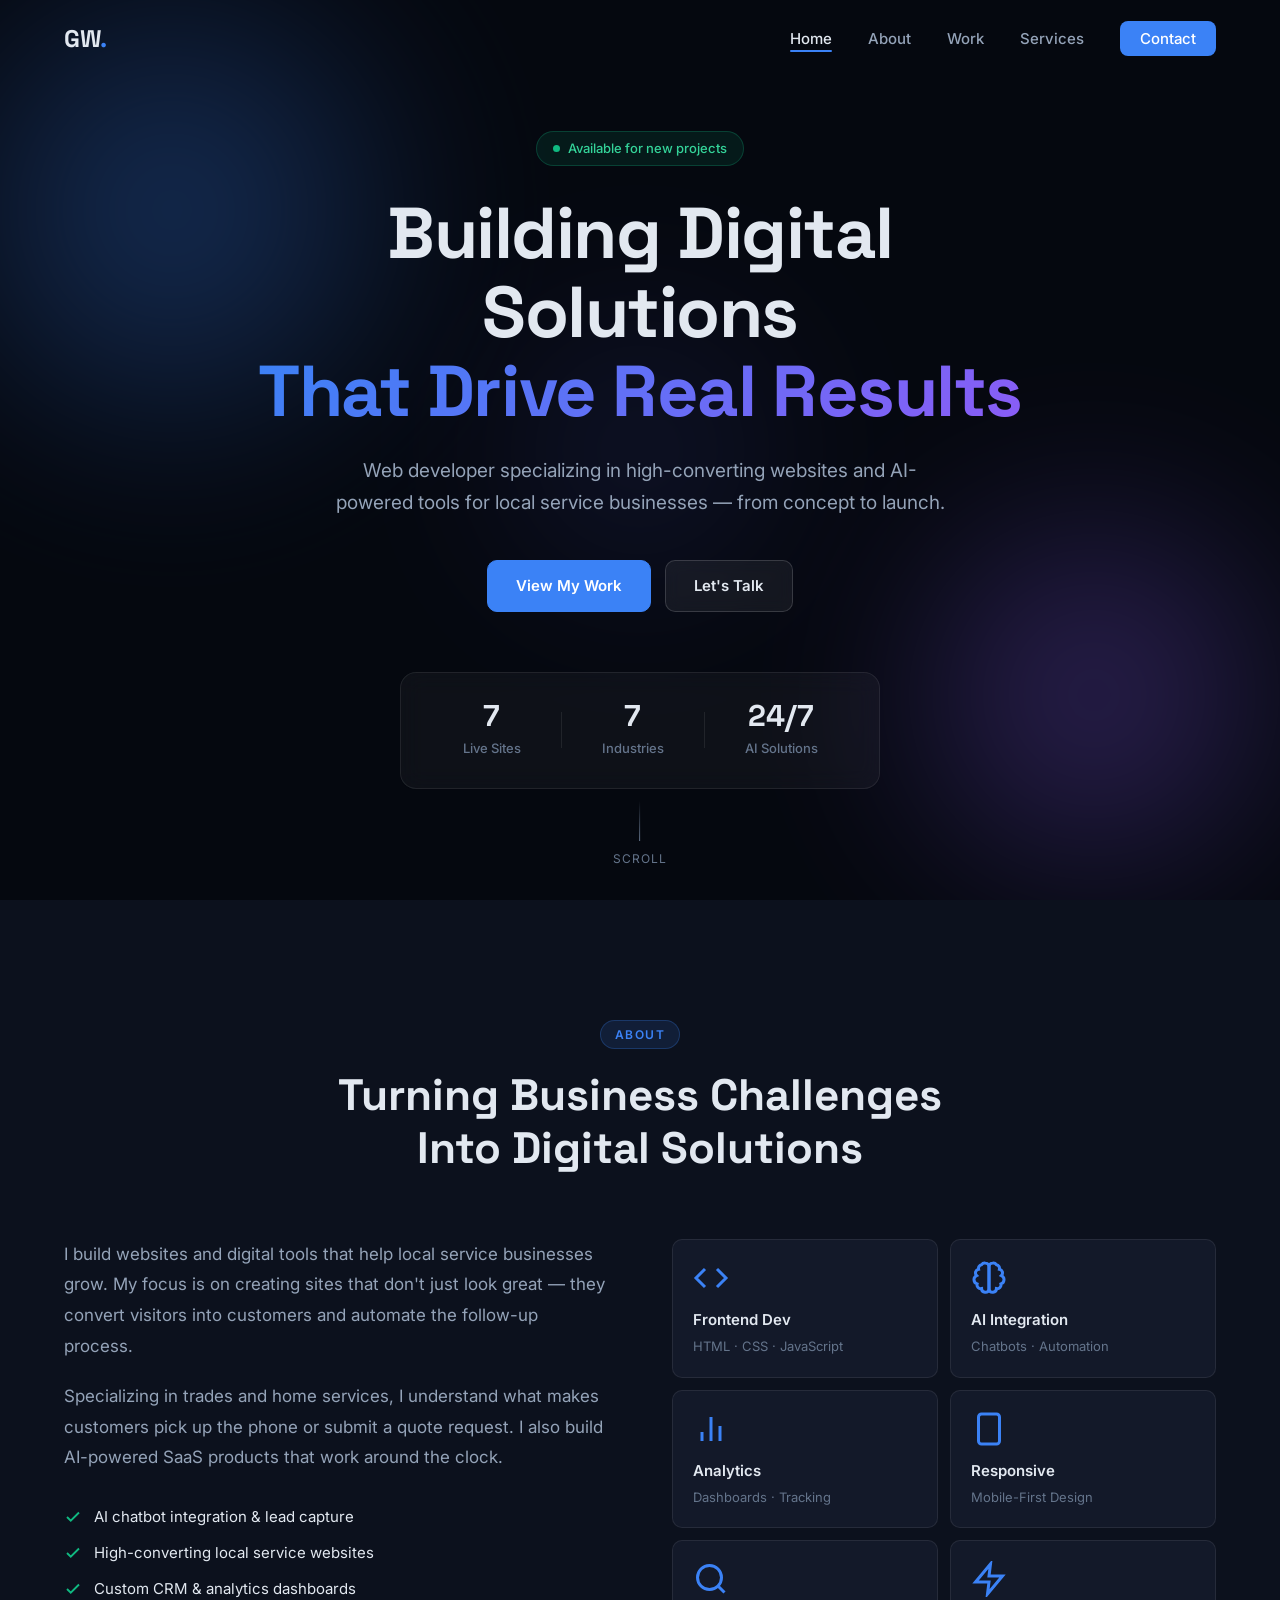
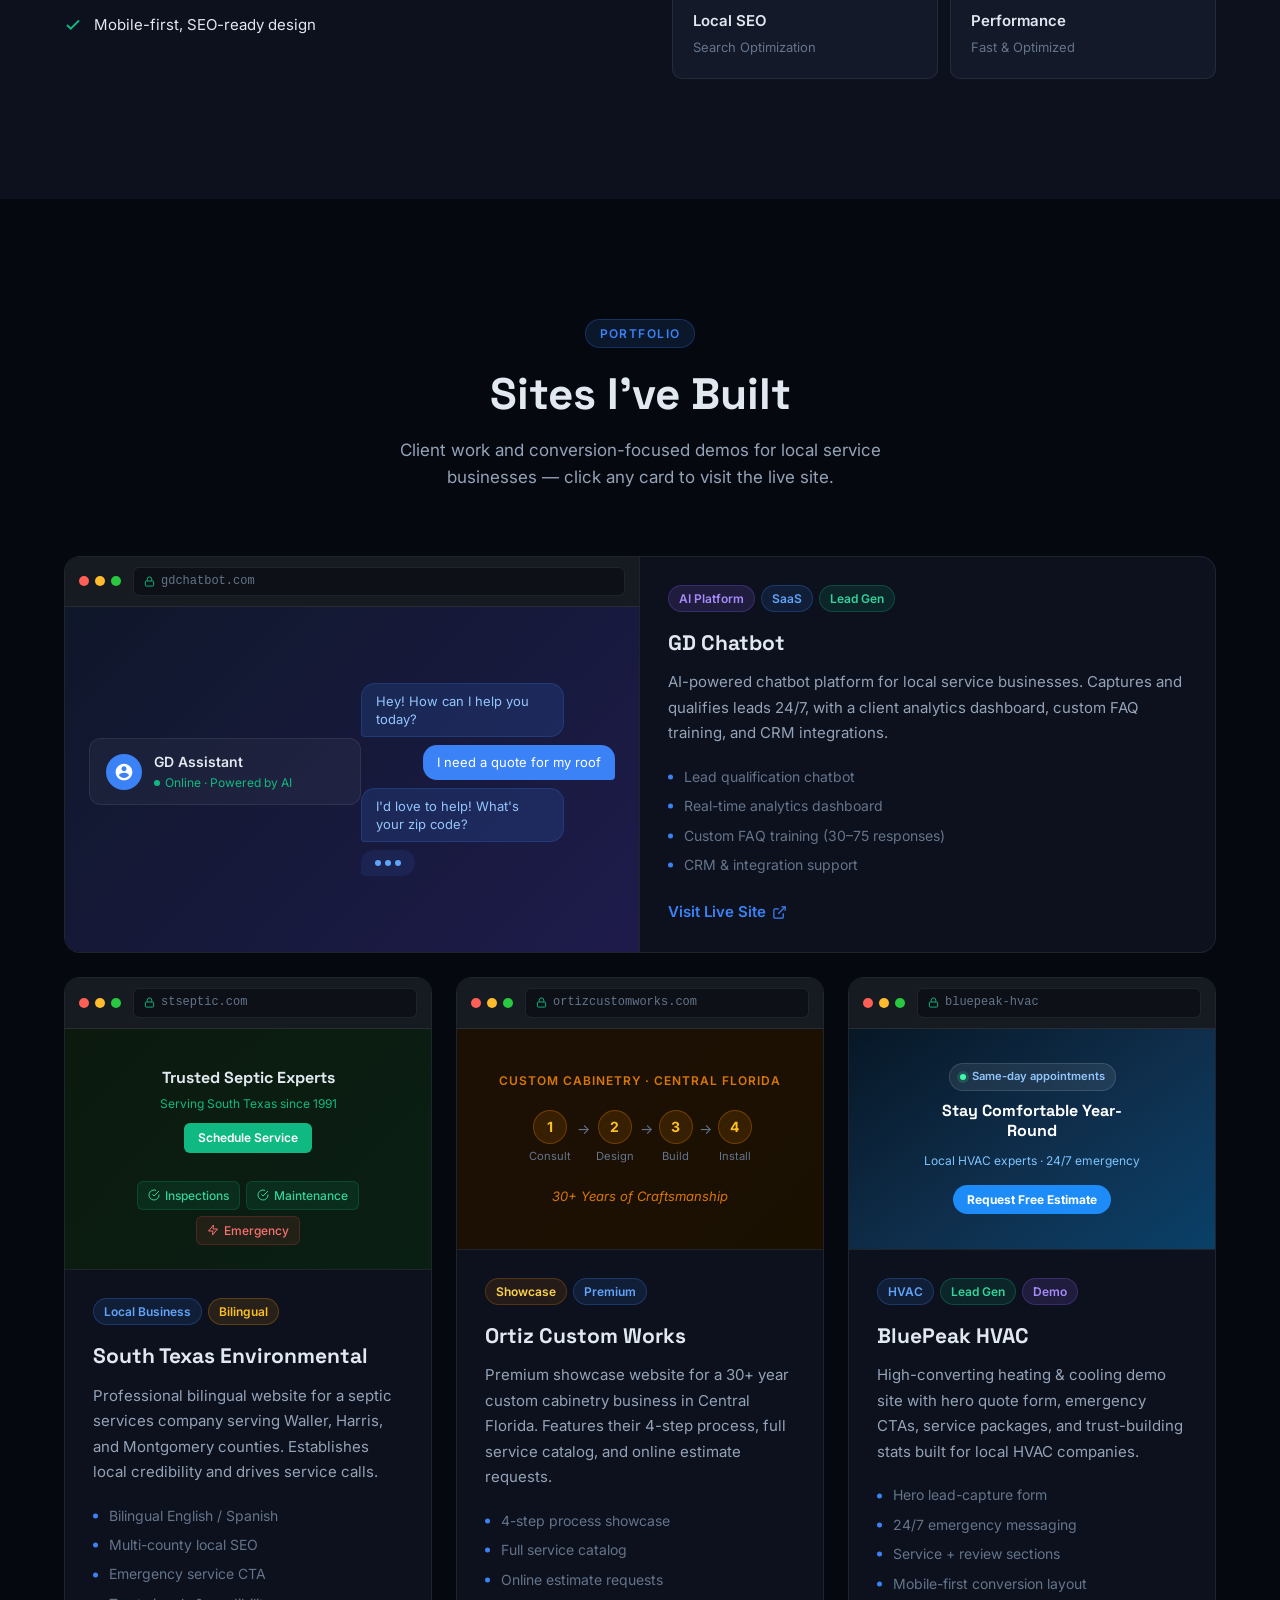
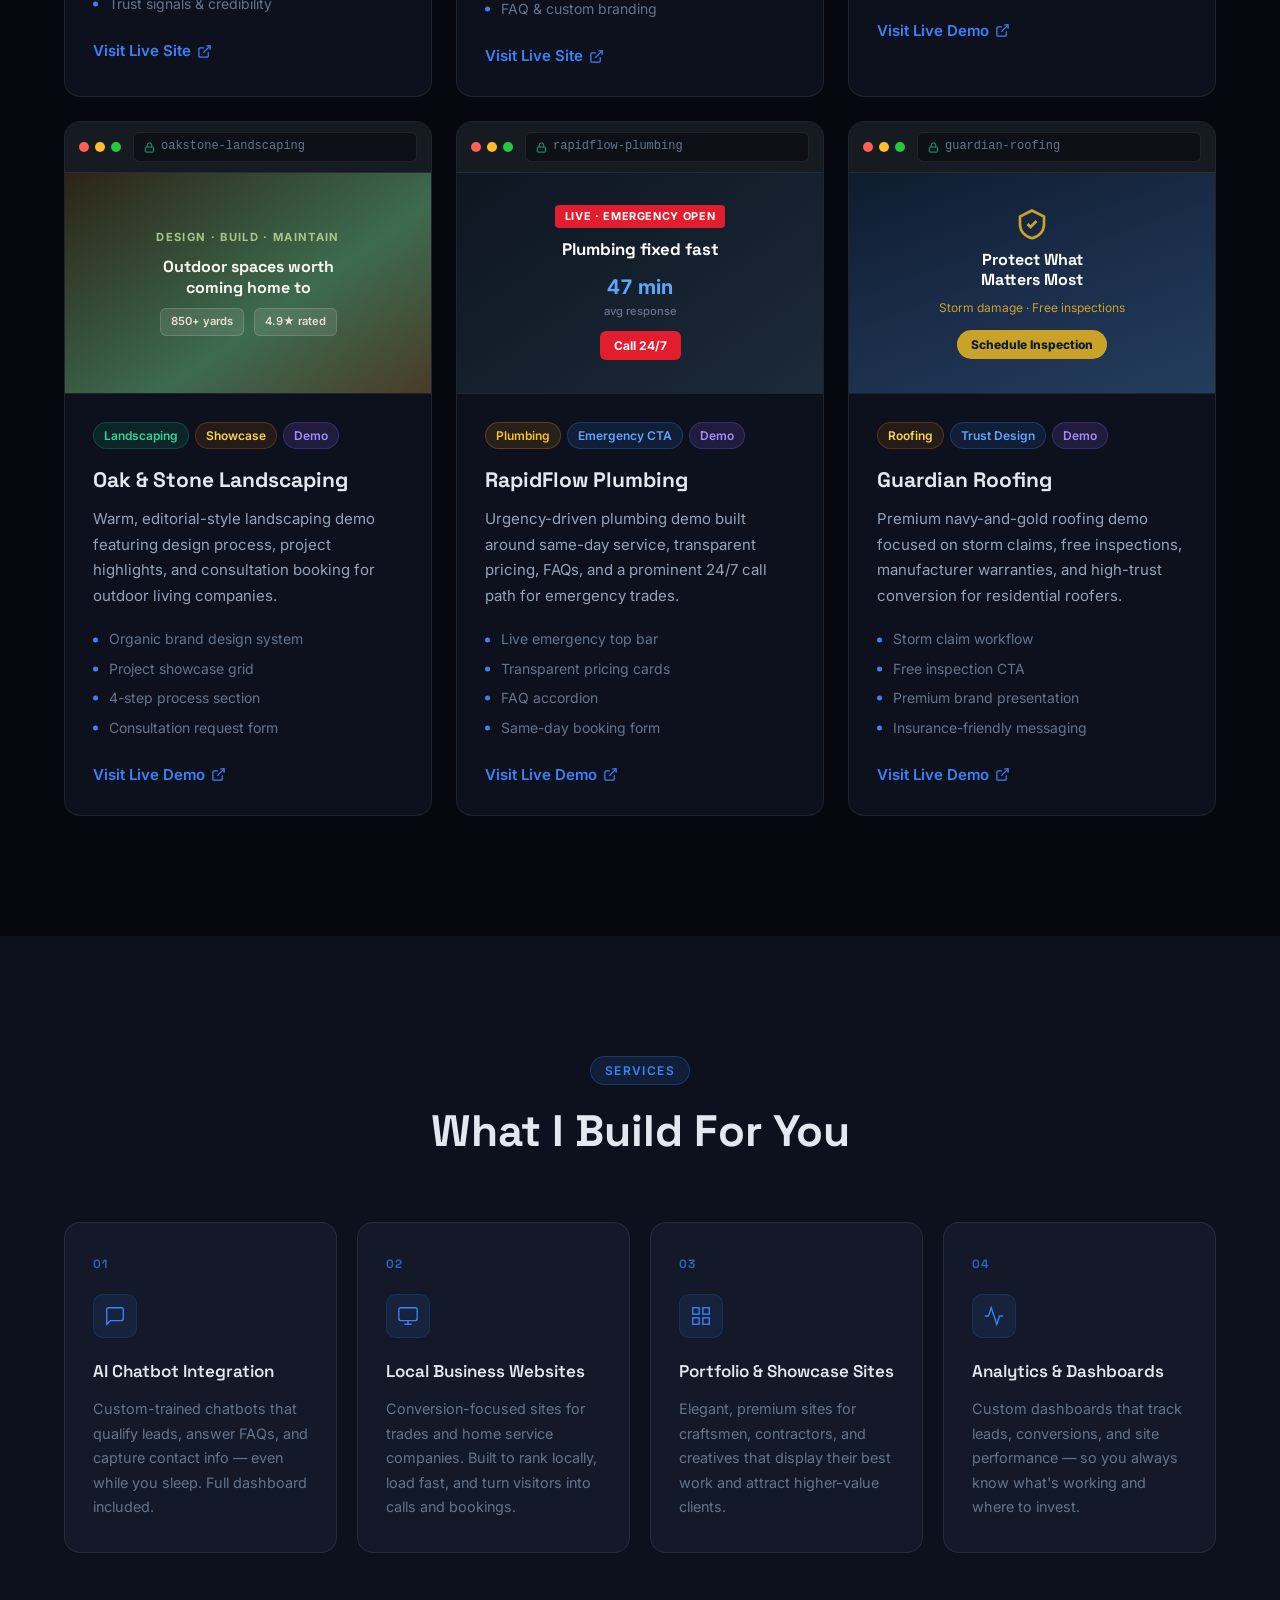
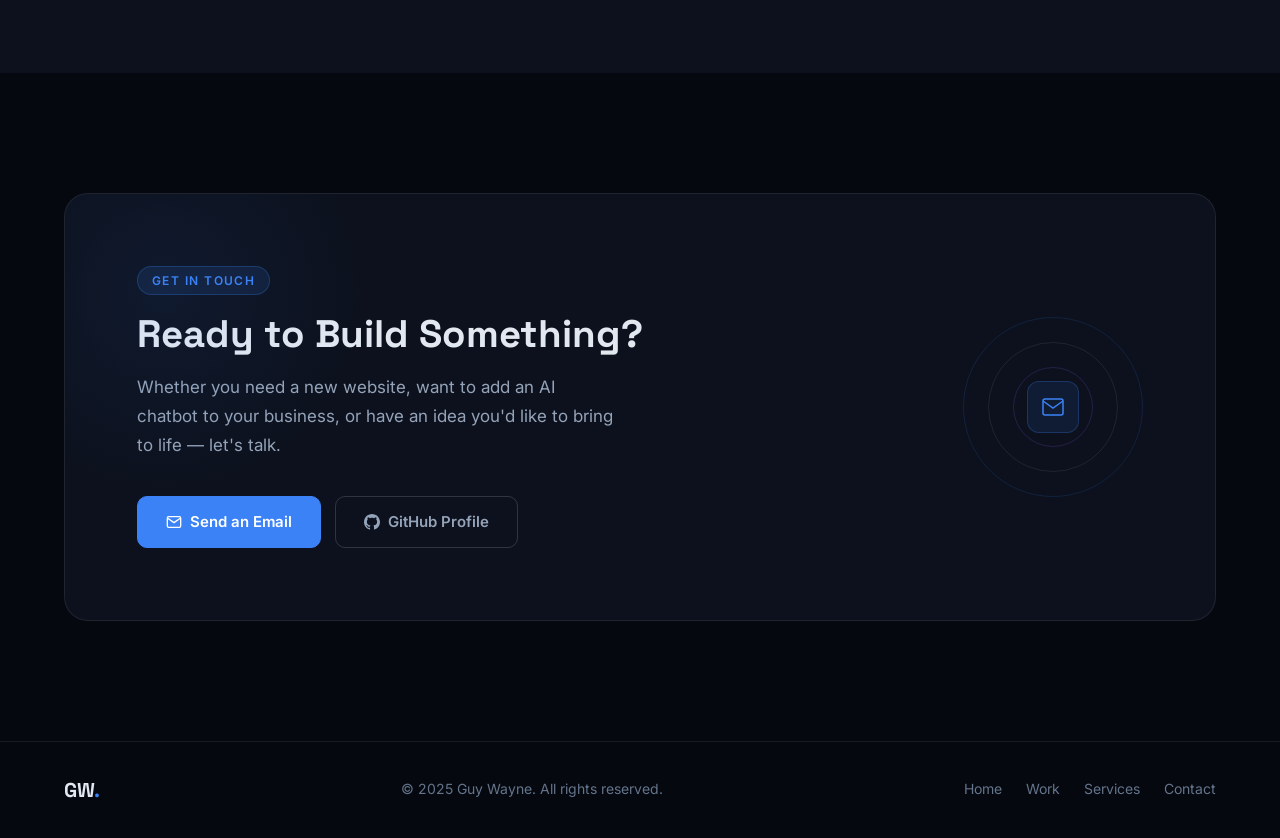
==== commit f56d5e5c: "Add four demo sites to portfolio project grid Showcase BluePeak HVAC, Oak & Stone Landscaping, Rapid" ====
--- a/index.html
+++ b/index.html
@@ -55,12 +55,12 @@
             </div>
             <div class="hero-stats reveal">
                 <div class="stat">
-                    <span class="stat-number" data-target="3">0</span>
+                    <span class="stat-number" data-target="7">0</span>
                     <span class="stat-label">Live Sites</span>
                 </div>
                 <div class="stat-divider"></div>
                 <div class="stat">
-                    <span class="stat-number" data-target="3">0</span>
+                    <span class="stat-number" data-target="7">0</span>
                     <span class="stat-label">Industries</span>
                 </div>
                 <div class="stat-divider"></div>
@@ -160,7 +160,7 @@
             <div class="section-header reveal">
                 <span class="section-tag">Portfolio</span>
                 <h2>Sites I've Built</h2>
-                <p class="section-sub">Real projects for real businesses — click any card to visit the live site.</p>
+                <p class="section-sub">Client work and conversion-focused demos for local service businesses — click any card to visit the live site.</p>
             </div>
 
             <div class="projects-grid">
@@ -319,6 +319,162 @@
                         </ul>
                         <a href="https://ortizcustomworks.com" target="_blank" rel="noopener noreferrer" class="project-link">
                             Visit Live Site
+                            <svg viewBox="0 0 24 24" fill="none" stroke="currentColor" stroke-width="2"><path d="M18 13v6a2 2 0 0 1-2 2H5a2 2 0 0 1-2-2V8a2 2 0 0 1 2-2h6"/><polyline points="15 3 21 3 21 9"/><line x1="10" y1="14" x2="21" y2="3"/></svg>
+                        </a>
+                    </div>
+                </article>
+
+                <!-- Project 4: BluePeak HVAC -->
+                <article class="project-card reveal">
+                    <div class="project-browser">
+                        <div class="browser-bar">
+                            <div class="browser-dots"><span></span><span></span><span></span></div>
+                            <div class="browser-url">
+                                <svg viewBox="0 0 24 24" fill="none" stroke="currentColor" stroke-width="2" class="lock-icon"><rect x="3" y="11" width="18" height="11" rx="2" ry="2"/><path d="M7 11V7a5 5 0 0 1 10 0v4"/></svg>
+                                bluepeak-hvac
+                            </div>
+                        </div>
+                        <div class="project-preview preview-hvac">
+                            <div class="hvac-badge"><span class="hvac-dot"></span> Same-day appointments</div>
+                            <div class="hvac-headline">Stay Comfortable Year-Round</div>
+                            <div class="hvac-sub">Local HVAC experts · 24/7 emergency</div>
+                            <div class="hvac-cta">Request Free Estimate</div>
+                        </div>
+                    </div>
+                    <div class="project-info">
+                        <div class="project-tags">
+                            <span class="tag tag-blue">HVAC</span>
+                            <span class="tag tag-green">Lead Gen</span>
+                            <span class="tag tag-purple">Demo</span>
+                        </div>
+                        <h3>BluePeak HVAC</h3>
+                        <p>High-converting heating &amp; cooling demo site with hero quote form, emergency CTAs, service packages, and trust-building stats built for local HVAC companies.</p>
+                        <ul class="feature-list">
+                            <li>Hero lead-capture form</li>
+                            <li>24/7 emergency messaging</li>
+                            <li>Service + review sections</li>
+                            <li>Mobile-first conversion layout</li>
+                        </ul>
+                        <a href="https://guyd15.github.io/Guy-Portfolio/demos/bluepeak-hvac/" target="_blank" rel="noopener noreferrer" class="project-link">
+                            Visit Live Demo
+                            <svg viewBox="0 0 24 24" fill="none" stroke="currentColor" stroke-width="2"><path d="M18 13v6a2 2 0 0 1-2 2H5a2 2 0 0 1-2-2V8a2 2 0 0 1 2-2h6"/><polyline points="15 3 21 3 21 9"/><line x1="10" y1="14" x2="21" y2="3"/></svg>
+                        </a>
+                    </div>
+                </article>
+
+                <!-- Project 5: Oak & Stone Landscaping -->
+                <article class="project-card reveal">
+                    <div class="project-browser">
+                        <div class="browser-bar">
+                            <div class="browser-dots"><span></span><span></span><span></span></div>
+                            <div class="browser-url">
+                                <svg viewBox="0 0 24 24" fill="none" stroke="currentColor" stroke-width="2" class="lock-icon"><rect x="3" y="11" width="18" height="11" rx="2" ry="2"/><path d="M7 11V7a5 5 0 0 1 10 0v4"/></svg>
+                                oakstone-landscaping
+                            </div>
+                        </div>
+                        <div class="project-preview preview-landscape">
+                            <div class="landscape-kicker">Design · Build · Maintain</div>
+                            <div class="landscape-headline">Outdoor spaces worth coming home to</div>
+                            <div class="landscape-meta">
+                                <span>850+ yards</span>
+                                <span>4.9★ rated</span>
+                            </div>
+                        </div>
+                    </div>
+                    <div class="project-info">
+                        <div class="project-tags">
+                            <span class="tag tag-green">Landscaping</span>
+                            <span class="tag tag-amber">Showcase</span>
+                            <span class="tag tag-purple">Demo</span>
+                        </div>
+                        <h3>Oak &amp; Stone Landscaping</h3>
+                        <p>Warm, editorial-style landscaping demo featuring design process, project highlights, and consultation booking for outdoor living companies.</p>
+                        <ul class="feature-list">
+                            <li>Organic brand design system</li>
+                            <li>Project showcase grid</li>
+                            <li>4-step process section</li>
+                            <li>Consultation request form</li>
+                        </ul>
+                        <a href="https://guyd15.github.io/Guy-Portfolio/demos/oakstone-landscaping/" target="_blank" rel="noopener noreferrer" class="project-link">
+                            Visit Live Demo
+                            <svg viewBox="0 0 24 24" fill="none" stroke="currentColor" stroke-width="2"><path d="M18 13v6a2 2 0 0 1-2 2H5a2 2 0 0 1-2-2V8a2 2 0 0 1 2-2h6"/><polyline points="15 3 21 3 21 9"/><line x1="10" y1="14" x2="21" y2="3"/></svg>
+                        </a>
+                    </div>
+                </article>
+
+                <!-- Project 6: RapidFlow Plumbing -->
+                <article class="project-card reveal">
+                    <div class="project-browser">
+                        <div class="browser-bar">
+                            <div class="browser-dots"><span></span><span></span><span></span></div>
+                            <div class="browser-url">
+                                <svg viewBox="0 0 24 24" fill="none" stroke="currentColor" stroke-width="2" class="lock-icon"><rect x="3" y="11" width="18" height="11" rx="2" ry="2"/><path d="M7 11V7a5 5 0 0 1 10 0v4"/></svg>
+                                rapidflow-plumbing
+                            </div>
+                        </div>
+                        <div class="project-preview preview-plumb">
+                            <div class="plumb-live">LIVE · Emergency open</div>
+                            <div class="plumb-headline">Plumbing fixed fast</div>
+                            <div class="plumb-stat">47 min <span>avg response</span></div>
+                            <div class="plumb-cta">Call 24/7</div>
+                        </div>
+                    </div>
+                    <div class="project-info">
+                        <div class="project-tags">
+                            <span class="tag tag-orange">Plumbing</span>
+                            <span class="tag tag-blue">Emergency CTA</span>
+                            <span class="tag tag-purple">Demo</span>
+                        </div>
+                        <h3>RapidFlow Plumbing</h3>
+                        <p>Urgency-driven plumbing demo built around same-day service, transparent pricing, FAQs, and a prominent 24/7 call path for emergency trades.</p>
+                        <ul class="feature-list">
+                            <li>Live emergency top bar</li>
+                            <li>Transparent pricing cards</li>
+                            <li>FAQ accordion</li>
+                            <li>Same-day booking form</li>
+                        </ul>
+                        <a href="https://guyd15.github.io/Guy-Portfolio/demos/rapidflow-plumbing/" target="_blank" rel="noopener noreferrer" class="project-link">
+                            Visit Live Demo
+                            <svg viewBox="0 0 24 24" fill="none" stroke="currentColor" stroke-width="2"><path d="M18 13v6a2 2 0 0 1-2 2H5a2 2 0 0 1-2-2V8a2 2 0 0 1 2-2h6"/><polyline points="15 3 21 3 21 9"/><line x1="10" y1="14" x2="21" y2="3"/></svg>
+                        </a>
+                    </div>
+                </article>
+
+                <!-- Project 7: Guardian Roofing -->
+                <article class="project-card reveal">
+                    <div class="project-browser">
+                        <div class="browser-bar">
+                            <div class="browser-dots"><span></span><span></span><span></span></div>
+                            <div class="browser-url">
+                                <svg viewBox="0 0 24 24" fill="none" stroke="currentColor" stroke-width="2" class="lock-icon"><rect x="3" y="11" width="18" height="11" rx="2" ry="2"/><path d="M7 11V7a5 5 0 0 1 10 0v4"/></svg>
+                                guardian-roofing
+                            </div>
+                        </div>
+                        <div class="project-preview preview-roof">
+                            <div class="roof-crest">
+                                <svg viewBox="0 0 24 24" fill="none" stroke="currentColor" stroke-width="1.8"><path d="M12 3L4 7v5c0 5 3.5 8.5 8 9.5 4.5-1 8-4.5 8-9.5V7l-8-4z"/><path d="M9 12l2 2 4-4"/></svg>
+                            </div>
+                            <div class="roof-headline">Protect What Matters Most</div>
+                            <div class="roof-sub">Storm damage · Free inspections</div>
+                            <div class="roof-cta">Schedule Inspection</div>
+                        </div>
+                    </div>
+                    <div class="project-info">
+                        <div class="project-tags">
+                            <span class="tag tag-amber">Roofing</span>
+                            <span class="tag tag-blue">Trust Design</span>
+                            <span class="tag tag-purple">Demo</span>
+                        </div>
+                        <h3>Guardian Roofing</h3>
+                        <p>Premium navy-and-gold roofing demo focused on storm claims, free inspections, manufacturer warranties, and high-trust conversion for residential roofers.</p>
+                        <ul class="feature-list">
+                            <li>Storm claim workflow</li>
+                            <li>Free inspection CTA</li>
+                            <li>Premium brand presentation</li>
+                            <li>Insurance-friendly messaging</li>
+                        </ul>
+                        <a href="https://guyd15.github.io/Guy-Portfolio/demos/guardian-roofing/" target="_blank" rel="noopener noreferrer" class="project-link">
+                            Visit Live Demo
                             <svg viewBox="0 0 24 24" fill="none" stroke="currentColor" stroke-width="2"><path d="M18 13v6a2 2 0 0 1-2 2H5a2 2 0 0 1-2-2V8a2 2 0 0 1 2-2h6"/><polyline points="15 3 21 3 21 9"/><line x1="10" y1="14" x2="21" y2="3"/></svg>
                         </a>
                     </div>
--- a/style.css
+++ b/style.css
@@ -858,6 +858,195 @@
   font-style: italic;
 }
 
+/* --- BluePeak HVAC Preview --- */
+.preview-hvac {
+  background: linear-gradient(145deg, #071726, #0f2f4d 55%, #0a4068);
+  flex-direction: column;
+  gap: 10px;
+  text-align: center;
+}
+
+.hvac-badge {
+  display: inline-flex;
+  align-items: center;
+  gap: 6px;
+  background: rgba(255,255,255,0.08);
+  border: 1px solid rgba(255,255,255,0.12);
+  color: #93c5fd;
+  font-size: 0.7rem;
+  font-weight: 600;
+  padding: 4px 10px;
+  border-radius: 100px;
+}
+
+.hvac-dot {
+  width: 6px;
+  height: 6px;
+  border-radius: 50%;
+  background: #3dffa8;
+  box-shadow: 0 0 0 3px rgba(61,255,168,0.15);
+}
+
+.hvac-headline {
+  font-family: var(--font-display);
+  font-size: 1rem;
+  font-weight: 700;
+  color: #fff;
+  max-width: 18ch;
+  line-height: 1.25;
+}
+
+.hvac-sub {
+  font-size: 0.75rem;
+  color: #7ec4ff;
+}
+
+.hvac-cta {
+  display: inline-block;
+  background: #1d8cf8;
+  color: #fff;
+  padding: 5px 14px;
+  border-radius: 100px;
+  font-size: 0.75rem;
+  font-weight: 700;
+  margin-top: 4px;
+}
+
+/* --- Oak & Stone Preview --- */
+.preview-landscape {
+  background: linear-gradient(145deg, #2c2416, #3d6b4f 60%, #4a3b28);
+  flex-direction: column;
+  gap: 10px;
+  text-align: center;
+}
+
+.landscape-kicker {
+  font-size: 0.7rem;
+  font-weight: 700;
+  letter-spacing: 0.12em;
+  text-transform: uppercase;
+  color: #a8c686;
+}
+
+.landscape-headline {
+  font-family: var(--font-display);
+  font-size: 1rem;
+  font-weight: 700;
+  color: #faf7f1;
+  max-width: 18ch;
+  line-height: 1.3;
+}
+
+.landscape-meta {
+  display: flex;
+  gap: 10px;
+  justify-content: center;
+  flex-wrap: wrap;
+}
+
+.landscape-meta span {
+  background: rgba(250,247,241,0.1);
+  border: 1px solid rgba(250,247,241,0.15);
+  color: #e8dfd0;
+  font-size: 0.7rem;
+  font-weight: 600;
+  padding: 4px 10px;
+  border-radius: 6px;
+}
+
+/* --- RapidFlow Plumbing Preview --- */
+.preview-plumb {
+  background: linear-gradient(145deg, #0e1621, #1c2a3a);
+  flex-direction: column;
+  gap: 8px;
+  text-align: center;
+}
+
+.plumb-live {
+  font-size: 0.68rem;
+  font-weight: 700;
+  letter-spacing: 0.06em;
+  text-transform: uppercase;
+  color: #fff;
+  background: #e11d2e;
+  padding: 3px 10px;
+  border-radius: 4px;
+}
+
+.plumb-headline {
+  font-family: var(--font-display);
+  font-size: 1.05rem;
+  font-weight: 700;
+  color: #fff;
+}
+
+.plumb-stat {
+  font-size: 1.25rem;
+  font-weight: 700;
+  color: #60a5fa;
+  font-variant-numeric: tabular-nums;
+}
+
+.plumb-stat span {
+  display: block;
+  font-size: 0.7rem;
+  font-weight: 500;
+  color: var(--text-muted);
+}
+
+.plumb-cta {
+  display: inline-block;
+  background: #e11d2e;
+  color: #fff;
+  padding: 5px 14px;
+  border-radius: 6px;
+  font-size: 0.75rem;
+  font-weight: 700;
+  margin-top: 2px;
+}
+
+/* --- Guardian Roofing Preview --- */
+.preview-roof {
+  background: linear-gradient(160deg, #0f1c2e, #1a2d4a 50%, #243d5c);
+  flex-direction: column;
+  gap: 8px;
+  text-align: center;
+}
+
+.roof-crest {
+  width: 36px;
+  height: 36px;
+  color: #c9a227;
+  margin: 0 auto;
+}
+
+.roof-crest svg { width: 100%; height: 100%; }
+
+.roof-headline {
+  font-family: var(--font-display);
+  font-size: 1rem;
+  font-weight: 700;
+  color: #fff;
+  max-width: 16ch;
+  line-height: 1.25;
+}
+
+.roof-sub {
+  font-size: 0.75rem;
+  color: #c9a227;
+}
+
+.roof-cta {
+  display: inline-block;
+  background: #c9a227;
+  color: #0f1c2e;
+  padding: 5px 14px;
+  border-radius: 100px;
+  font-size: 0.75rem;
+  font-weight: 800;
+  margin-top: 4px;
+}
+
 /* Project info */
 .project-info {
   padding: 28px;
